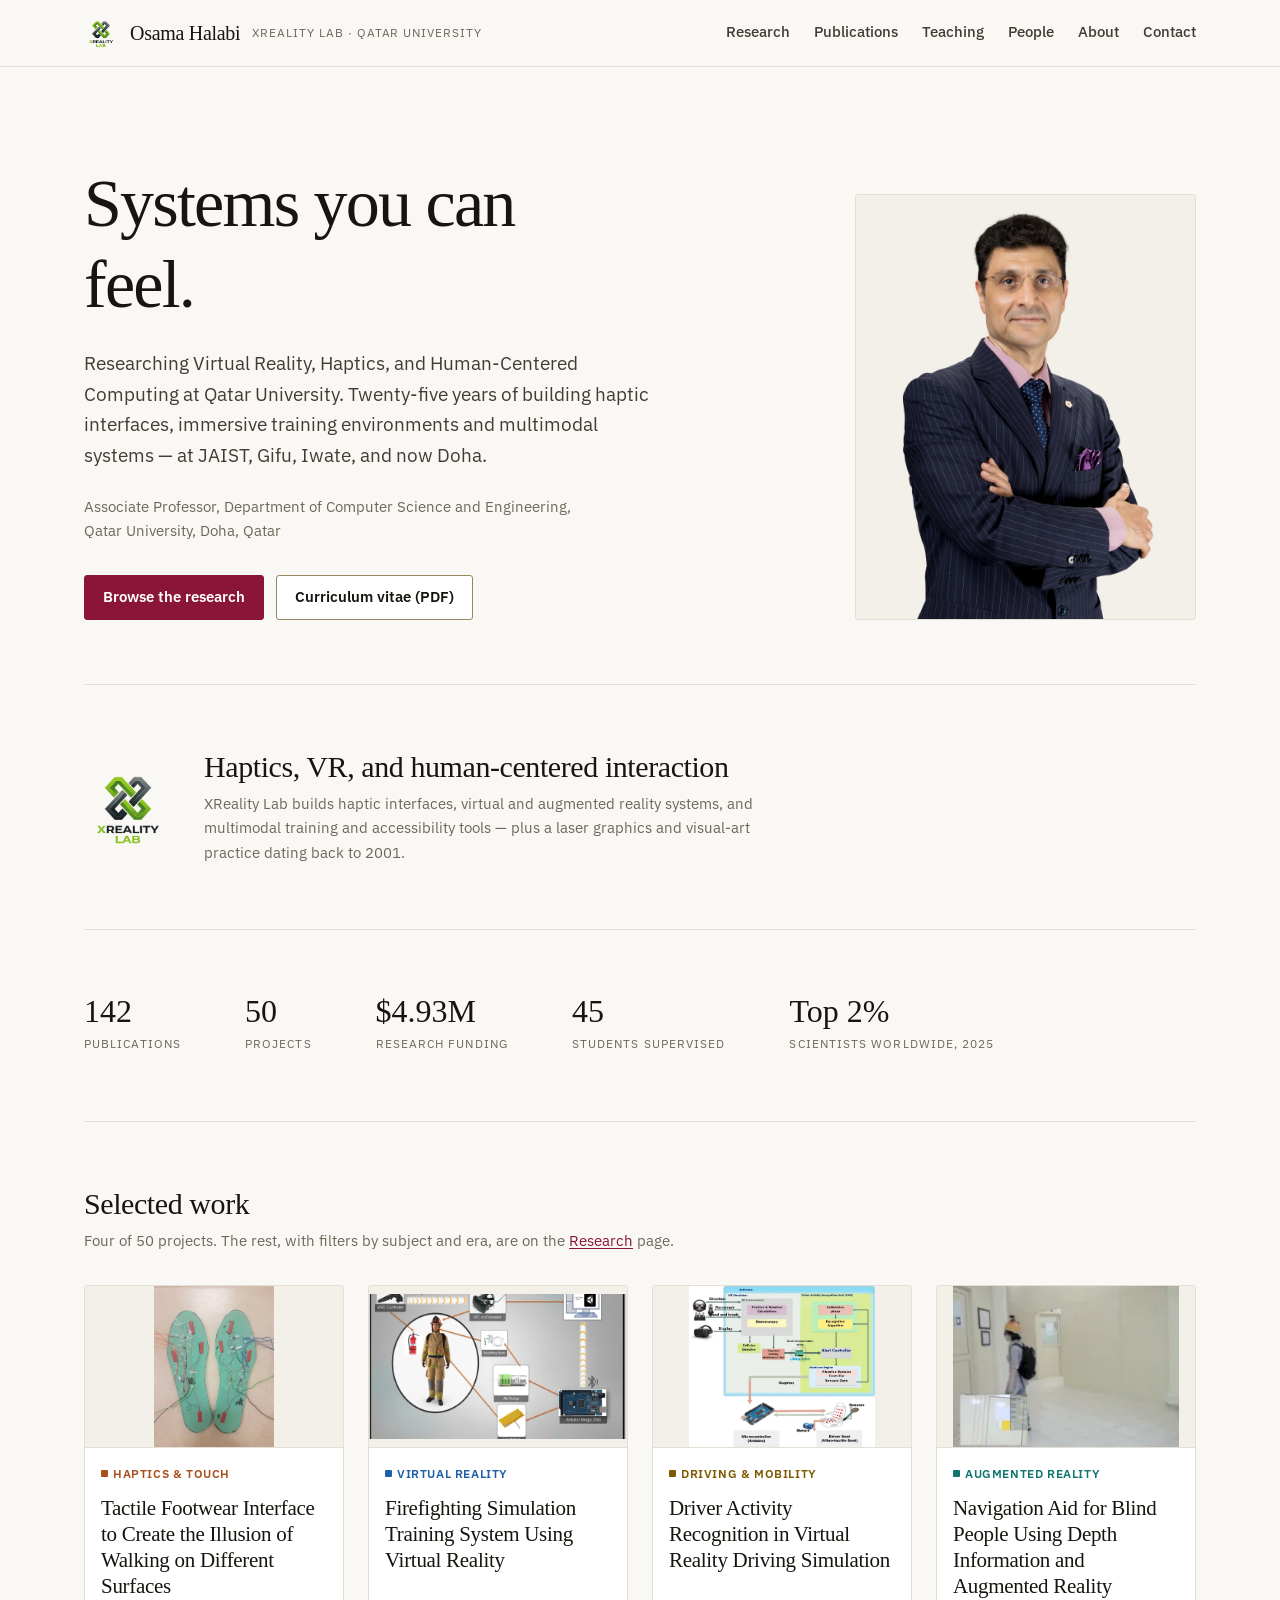
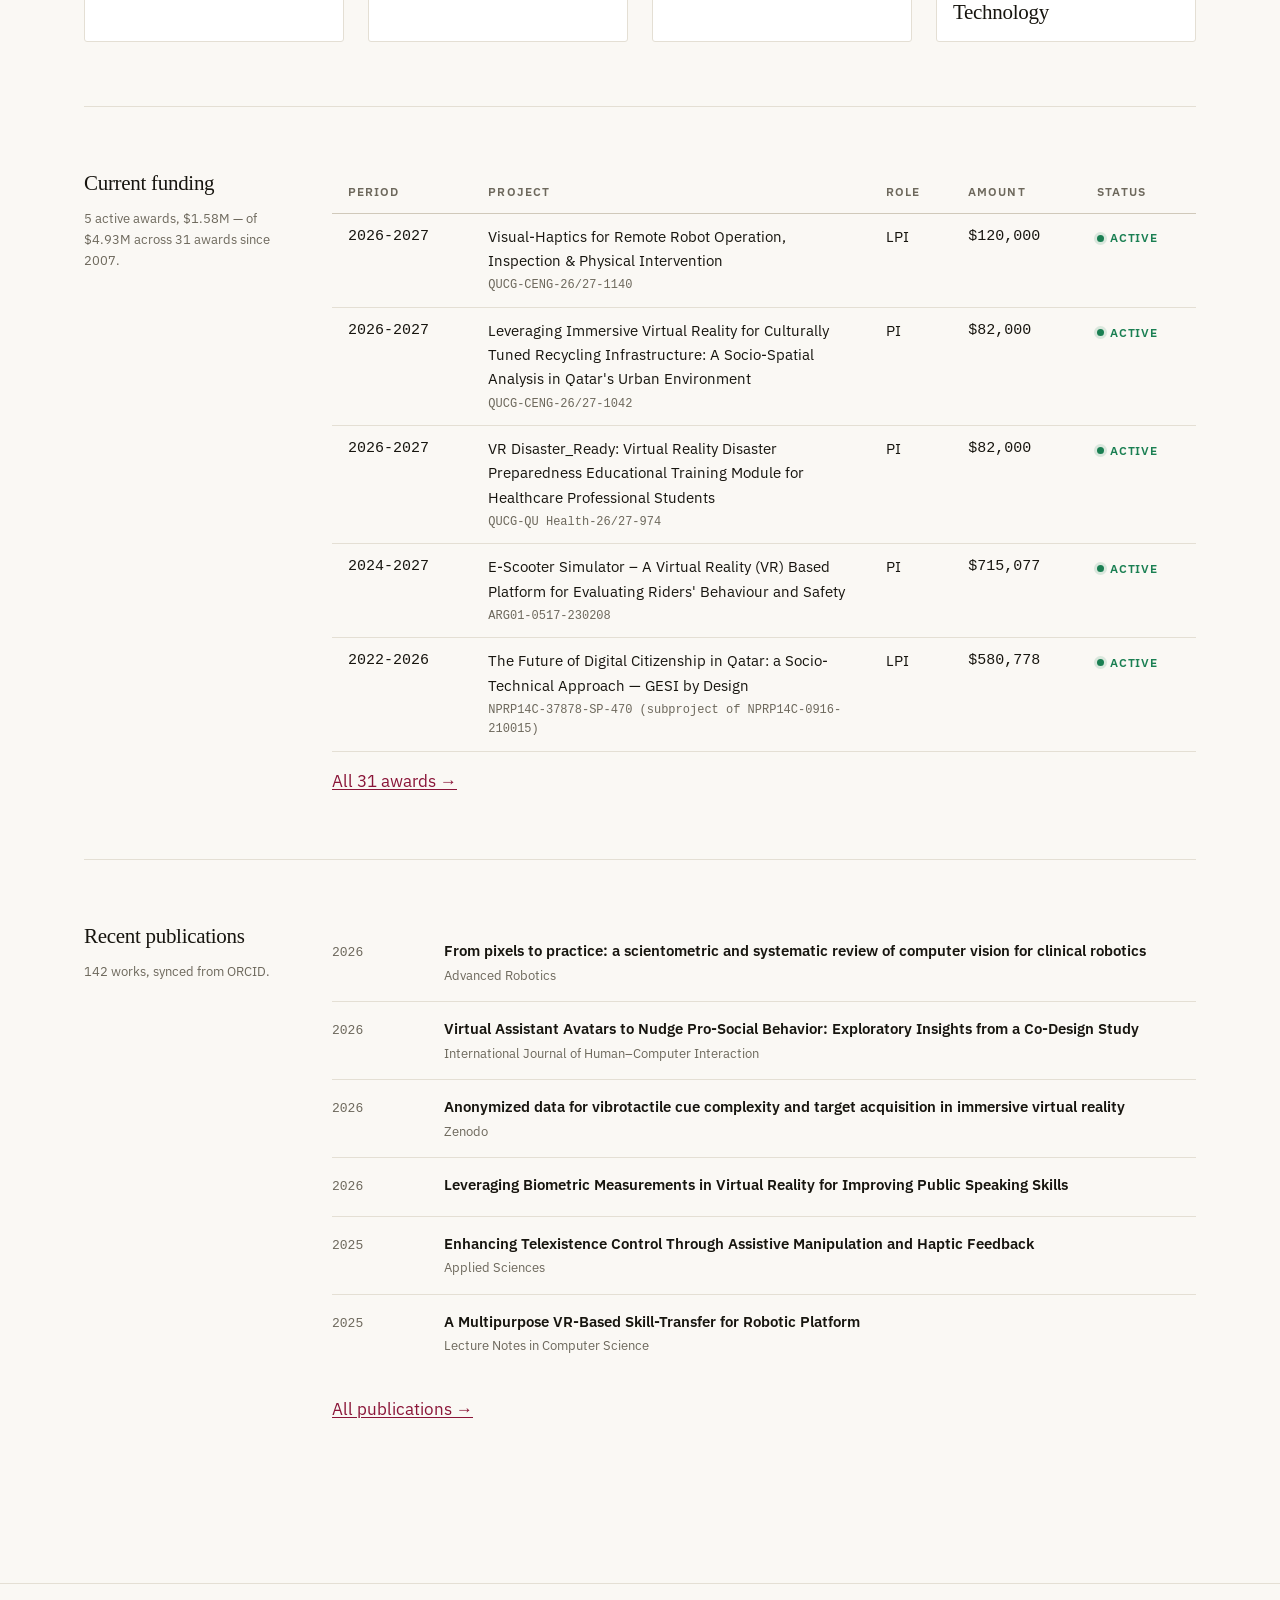
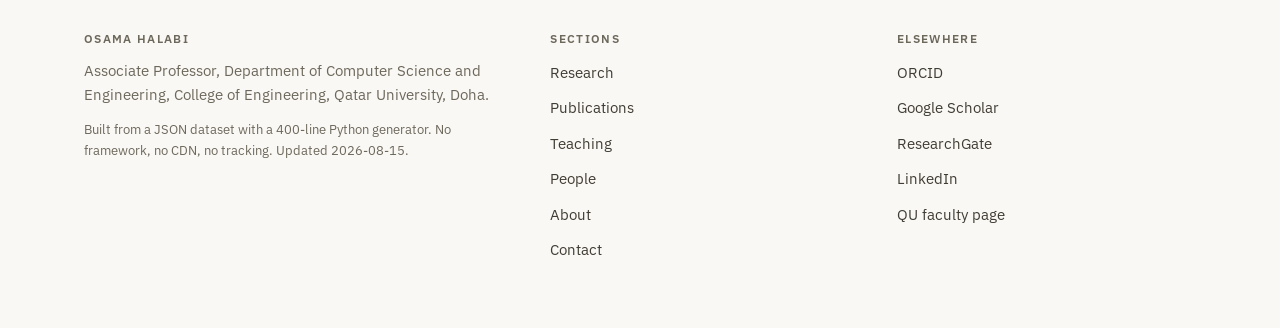
==== index.html @ 7fffd7fd "Initial commit: osamahalabi.com v2 Static site generator (scripts/build.py, stdlib only) reads Data/" ====
<!DOCTYPE html>
<html lang="en">
<head>
<meta charset="utf-8">
<meta name="viewport" content="width=device-width, initial-scale=1">
<title>Osama Halabi — Virtual Reality, Haptics &amp; Human-Computer Interaction</title>
<meta name="description" content="Osama Halabi is an Associate Professor at Qatar University working on virtual reality, haptics and multimodal interaction. XReality Lab.">
<link rel="canonical" href="https://osamahalabi.com/index.html">
<meta property="og:type" content="website">
<meta property="og:title" content="Osama Halabi — Virtual Reality, Haptics &amp; Human-Computer Interaction">
<meta property="og:description" content="Osama Halabi is an Associate Professor at Qatar University working on virtual reality, haptics and multimodal interaction. XReality Lab.">
<meta property="og:url" content="https://osamahalabi.com/index.html">
<meta property="og:image" content="https://osamahalabi.com/assets/img/headshot/osama-headshot-wide.jpg">
<meta name="twitter:card" content="summary_large_image">
<link rel="icon" href="assets/img/favicon.png">
<link rel="stylesheet" href="assets/css/style.css">
<style>
/* Detail sections are only hidden once research.js confirms the drawer works.
   Without JS they stay visible and every project is fully readable. */
.js-drawer #project-details{display:none}
</style>
  <script src="assets/js/site.js" defer></script>
</head>
<body>
<a class="skip-link" href="#main">Skip to content</a>
<header class="masthead">
  <div class="masthead-inner">
    <a class="wordmark" href="index.html">
      <img class="wordmark-logo" src="Logo/xreality-logo-clean-512.png" alt="">
      <b>Osama Halabi</b><span>XReality Lab &middot; Qatar University</span>
    </a>
    <button class="nav-toggle" aria-expanded="false" aria-controls="primary-nav">Menu</button>
    <ul class="nav" id="primary-nav"><li><a href="research.html">Research</a></li><li><a href="publications.html">Publications</a></li><li><a href="teaching.html">Teaching</a></li><li><a href="people.html">People</a></li><li><a href="about.html">About</a></li><li><a href="contact.html">Contact</a></li></ul>
  </div>
</header>
<main id="main">
<div class="wrap">
  <section class="hero">
    <div>
      <h1>Systems you can feel.</h1>
      <p class="standfirst">Researching Virtual Reality, Haptics, and Human-Centered Computing at Qatar University. Twenty-five years of building
      haptic interfaces, immersive training environments and multimodal systems —
      at JAIST, Gifu, Iwate, and now Doha.</p>
      <p class="affil">Associate Professor, Department of Computer Science and Engineering,<br>
      Qatar University, Doha, Qatar</p>
      <div class="actions">
        <a class="btn btn-primary" href="research.html">Browse the research</a>
        <a class="btn" href="Data/cv_Osama_Halabi.pdf">Curriculum vitae (PDF)</a>
      </div>
    </div>
    <img class="hero-portrait" src="assets/img/headshot/osama-headshot-square.jpg"
         alt="Osama Halabi">
  </section>

  <section class="band mission-band">
    <a class="lab-mark-link" href="research.html" aria-label="XReality Lab — go to Research">
      <img class="lab-mark" src="Logo/xreality-logo-clean-512.png" alt="" aria-hidden="true">
    </a>
    <div class="mission-band-text">
      <h2 class="section-title">Haptics, VR, and human-centered interaction</h2>
      <p class="section-note">XReality Lab builds haptic interfaces, virtual and augmented
        reality systems, and multimodal training and accessibility tools — plus a laser
        graphics and visual-art practice dating back to 2001.</p>
    </div>
  </section>

  <section class="band">
    <div class="figures">
      <div class="figure"><b>142</b><span>Publications</span></div>
      <div class="figure"><b>50</b><span>Projects</span></div>
      <div class="figure"><b>$4.93M</b><span>Research funding</span></div>
      <div class="figure"><b>45</b><span>Students supervised</span></div>
      <div class="figure"><b>Top 2%</b><span>Scientists worldwide, 2025</span></div>
    </div>
  </section>

  <section class="band">
    <h2 class="section-title">Selected work</h2>
    <p class="section-note">Four of 50 projects. The rest, with filters by
      subject and era, are on the <a href="research.html">Research</a> page.</p>
    <div class="project-grid featured">
      <article class="pcard" data-theme="haptics">
        <div class="pcard-media">
          <img src="assets/img/projects/tactile-footwear-interface-to-create-the-illusion-of-walking-1.webp" alt="" loading="lazy">
        </div>
        <div class="pcard-body">
          <span class="tag">Haptics &amp; Touch</span>
          <h3><a href="research.html#tactile-footwear-interface-to-create-the-illusion-of-walking-on-different-surfaces">Tactile Footwear Interface to Create the Illusion of Walking on Different Surfaces</a></h3>
        </div>
      </article>
      <article class="pcard" data-theme="vr">
        <div class="pcard-media">
          <img src="assets/img/projects/firefighting-simulation-training-system-using-virtual-realit-1.webp" alt="" loading="lazy">
        </div>
        <div class="pcard-body">
          <span class="tag">Virtual Reality</span>
          <h3><a href="research.html#firefighting-simulation-training-system-using-virtual-reality">Firefighting Simulation Training System Using Virtual Reality</a></h3>
        </div>
      </article>
      <article class="pcard" data-theme="mobility">
        <div class="pcard-media">
          <img src="assets/img/projects/driver-activity-recognition-in-virtual-reality-driving-simul-1.webp" alt="" loading="lazy">
        </div>
        <div class="pcard-body">
          <span class="tag">Driving &amp; Mobility</span>
          <h3><a href="research.html#driver-activity-recognition-in-virtual-reality-driving-simulation">Driver Activity Recognition in Virtual Reality Driving Simulation</a></h3>
        </div>
      </article>
      <article class="pcard" data-theme="ar">
        <div class="pcard-media">
          <img src="assets/img/projects/navigation-aid-for-blind-people-using-depth-information-and--1.webp" alt="" loading="lazy">
        </div>
        <div class="pcard-body">
          <span class="tag">Augmented Reality</span>
          <h3><a href="research.html#navigation-aid-for-blind-people-using-depth-information-and-augmented-reality-technology">Navigation Aid for Blind People Using Depth Information and Augmented Reality Technology</a></h3>
        </div>
      </article></div>
  </section>

  <section class="band">
    <div class="railed">
      <div class="rail">
        <h2>Current funding</h2>
        <p>5 active awards,
           $1.58M — of $4.93M across 31 awards since 2007.</p>
      </div>
      <div>
        <div class="table-scroll">
          <table class="data">
            <thead><tr><th>Period</th><th>Project</th><th>Role</th><th>Amount</th><th>Status</th></tr></thead>
            <tbody>
            <tr>
              <td class="num">2026-2027</td>
              <td class="col-title">Visual-Haptics for Remote Robot Operation, Inspection &amp; Physical Intervention<span class="code-sub">QUCG-CENG-26/27-1140</span></td>
              <td>LPI</td>
              <td class="num">$120,000</td>
              <td><span class="state on">Active</span></td>
            </tr><tr>
              <td class="num">2026-2027</td>
              <td class="col-title">Leveraging Immersive Virtual Reality for Culturally Tuned Recycling Infrastructure: A Socio-Spatial Analysis in Qatar&#x27;s Urban Environment<span class="code-sub">QUCG-CENG-26/27-1042</span></td>
              <td>PI</td>
              <td class="num">$82,000</td>
              <td><span class="state on">Active</span></td>
            </tr><tr>
              <td class="num">2026-2027</td>
              <td class="col-title">VR Disaster_Ready: Virtual Reality Disaster Preparedness Educational Training Module for Healthcare Professional Students<span class="code-sub">QUCG-QU Health-26/27-974</span></td>
              <td>PI</td>
              <td class="num">$82,000</td>
              <td><span class="state on">Active</span></td>
            </tr><tr>
              <td class="num">2024-2027</td>
              <td class="col-title">E-Scooter Simulator – A Virtual Reality (VR) Based Platform for Evaluating Riders&#x27; Behaviour and Safety<span class="code-sub">ARG01-0517-230208</span></td>
              <td>PI</td>
              <td class="num">$715,077</td>
              <td><span class="state on">Active</span></td>
            </tr><tr>
              <td class="num">2022-2026</td>
              <td class="col-title">The Future of Digital Citizenship in Qatar: a Socio-Technical Approach — GESI by Design<span class="code-sub">NPRP14C-37878-SP-470 (subproject of NPRP14C-0916-210015)</span></td>
              <td>LPI</td>
              <td class="num">$580,778</td>
              <td><span class="state on">Active</span></td>
            </tr>
            </tbody>
          </table>
        </div>
        <p style="margin-top:var(--s4)"><a href="research.html#funding">All 31 awards &rarr;</a></p>
      </div>
    </div>
  </section>

  <section class="band">
    <div class="railed">
      <div class="rail">
        <h2>Recent publications</h2>
        <p>142 works, synced from ORCID.</p>
      </div>
      <div>
        <ul class="entries">
      <li class="entry">
        <div class="k">2026</div>
        <div class="t"><b>From pixels to practice: a scientometric and systematic review of computer vision for clinical robotics</b>
          <span class="m">Advanced Robotics</span></div>
      </li>
      <li class="entry">
        <div class="k">2026</div>
        <div class="t"><b>Virtual Assistant Avatars to Nudge Pro-Social Behavior: Exploratory Insights from a Co-Design Study</b>
          <span class="m">International Journal of Human–Computer Interaction</span></div>
      </li>
      <li class="entry">
        <div class="k">2026</div>
        <div class="t"><b>Anonymized data for vibrotactile cue complexity and target acquisition in immersive virtual reality</b>
          <span class="m">Zenodo</span></div>
      </li>
      <li class="entry">
        <div class="k">2026</div>
        <div class="t"><b>Leveraging Biometric Measurements in Virtual Reality for Improving Public Speaking Skills</b>
          <span class="m"></span></div>
      </li>
      <li class="entry">
        <div class="k">2025</div>
        <div class="t"><b>Enhancing Telexistence Control Through Assistive Manipulation and Haptic Feedback</b>
          <span class="m">Applied Sciences</span></div>
      </li>
      <li class="entry">
        <div class="k">2025</div>
        <div class="t"><b>A Multipurpose VR-Based Skill-Transfer for Robotic Platform</b>
          <span class="m">Lecture Notes in Computer Science</span></div>
      </li></ul>
        <p style="margin-top:var(--s5)"><a href="publications.html">All publications &rarr;</a></p>
      </div>
    </div>
  </section>
</div></main>
<footer class="site-footer">
  <div class="footer-inner">
    <div>
      <h3>Osama Halabi</h3>
      <p style="color:var(--muted);font-size:var(--t-base)">
        Associate Professor, Department of Computer Science and Engineering,
        College of Engineering, Qatar University, Doha.
      </p>
      <p class="colophon">Built from a JSON dataset with a 400-line Python generator.
      No framework, no CDN, no tracking. Updated 2026-08-15.</p>
    </div>
    <div>
      <h3>Sections</h3>
      <ul><li><a href="research.html">Research</a></li><li><a href="publications.html">Publications</a></li><li><a href="teaching.html">Teaching</a></li><li><a href="people.html">People</a></li><li><a href="about.html">About</a></li><li><a href="contact.html">Contact</a></li></ul>
    </div>
    <div>
      <h3>Elsewhere</h3>
      <ul>
        <li><a href="https://orcid.org/0000-0002-2052-0500">ORCID</a></li>
        <li><a href="https://scholar.google.com/citations?user=jYUTRTcAAAAJ&amp;hl=en">Google Scholar</a></li>
        <li><a href="https://www.researchgate.net/profile/Osama-Halabi">ResearchGate</a></li>
        <li><a href="https://www.linkedin.com/in/osamahalabi/">LinkedIn</a></li>
        <li><a href="http://qufaculty.qu.edu.qa/ohalabi/">QU faculty page</a></li>
      </ul>
    </div>
  </div>
</footer>
</body>
</html>
---- assets/css/style.css ----
/* ==========================================================================
   osamahalabi.com — design system  (v2, "paper & ink")
   --------------------------------------------------------------------------
   Light editorial direction. Everything below is tokens + a small set of
   components. Add a component here rather than writing one-off CSS in
   scripts/build.py.

   Why light, not the previous navy: 54 of the site's images are screenshots,
   plots and system diagrams captured on white backgrounds. On navy they sit
   in dark boxes and read as muddy holes in the page; on paper they read as
   figures. The imagery is the strongest asset here, so the page defers to it.
   ========================================================================== */

/* ---------- self-hosted body face (carried over from v1) ---------- */
@font-face{font-family:"IBM Plex Sans";font-style:normal;font-weight:400;font-display:swap;
  src:url("../fonts/ibm-plex-sans-400.woff2") format("woff2")}
@font-face{font-family:"IBM Plex Sans";font-style:normal;font-weight:500;font-display:swap;
  font-weight:500;src:url("../fonts/ibm-plex-sans-500.woff2") format("woff2")}
@font-face{font-family:"IBM Plex Sans";font-style:normal;font-weight:600;font-display:swap;
  src:url("../fonts/ibm-plex-sans-600.woff2") format("woff2")}
@font-face{font-family:"IBM Plex Sans";font-style:normal;font-weight:700;font-display:swap;
  src:url("../fonts/ibm-plex-sans-700.woff2") format("woff2")}

:root{
  /* ---- surface & ink ---- */
  --paper:      #faf8f4;   /* page */
  --paper-card: #ffffff;   /* raised surfaces */
  --paper-sunk: #f3f0ea;   /* inset / table stripe / image letterbox */
  --ink:        #17150f;
  --ink-2:      #403d34;
  --muted:      #6d685c;
  --rule:       #e4dfd4;
  --rule-2:     #d0c9ba;
  /* darker than --rule-2 on purpose: buttons/chips/search inputs have almost
     no fill contrast against the page (paper-card is only 1.06:1 off paper),
     so their border is the only thing marking the boundary -- WCAG 1.4.11
     needs 3:1 for that. --rule-2 stays for decorative hairlines/hover states
     where a fill, icon or adjacent text already carries the boundary. */
  --rule-3:     #968763;

  /* ---- accent: Qatar University maroon. Identity only —
         nav state, eyebrows, links, primary action. Never decoration. ---- */
  --accent:      #8a1538;
  --accent-deep: #6d0f2c;
  --accent-soft: #f7ebef;

  --ok: #1a7f52;   /* "active"/"ongoing" state dot */

  /* ---- project theme hues. Redundant with the text label on every badge,
         so colour is never the only channel carrying meaning. ---- */
  --t-haptics:  #a8501e;
  --t-vr:       #1f5fa8;
  --t-ar:       #0f766e;
  --t-health:   #6b3fa0;
  --t-mobility: #7c5a00;
  --t-laser:    #be185d;
  --t-sensing:  #3f6212;

  /* ---- type ---- */
  --sans: "IBM Plex Sans", -apple-system, BlinkMacSystemFont, "Segoe UI", Roboto, Helvetica, Arial, sans-serif;
  /* No webfont for display: Palatino Linotype ships on Windows, Iowan Old
     Style on macOS, Georgia everywhere. Zero bytes, zero CDN, and none of
     them are the default-AI-pick faces PLAN.md warns about. */
  --serif: "Iowan Old Style", "Palatino Linotype", Palatino, "Book Antiqua", Georgia, "Times New Roman", serif;
  --mono: ui-monospace, "SFMono-Regular", "SF Mono", "Cascadia Mono", Menlo, Consolas, monospace;

  --t-xs: .75rem;  --t-sm: .8125rem; --t-base: .9375rem;
  --t-md: 1.0625rem; --t-lg: 1.1875rem;
  --t-h3: 1.3125rem;
  --t-h2: clamp(1.5rem, 2.4vw, 1.875rem);
  --t-h1: clamp(2.125rem, 5vw, 3.25rem);
  --t-hero: clamp(2.5rem, 6.2vw, 4.25rem);

  /* ---- space ---- */
  --s1:4px; --s2:8px; --s3:12px; --s4:16px; --s5:24px;
  --s6:32px; --s7:48px; --s8:64px; --s9:96px; --s10:128px;

  --wide: 1160px;     /* grids, tables */
  --prose: 66ch;      /* running text */
  --radius: 3px;      /* deliberately near-square: rounded-card grids are a
                         generated-UI tell (PLAN.md §1) */
  --ease: cubic-bezier(.22,.61,.36,1);
  --shadow: 0 1px 2px rgba(23,21,15,.04), 0 6px 20px -8px rgba(23,21,15,.10);
  --shadow-lg: 0 24px 64px -16px rgba(23,21,15,.28);
}

*,*::before,*::after{box-sizing:border-box}
/* Components below set display:flex/grid, which outranks the user-agent
   [hidden]{display:none} rule — so filtered-out cards and rows would stay on
   screen while the result count said otherwise. Restate it with weight. */
[hidden]{display:none !important}
html{-webkit-text-size-adjust:100%; scroll-behavior:smooth}
body{
  margin:0; background:var(--paper); color:var(--ink);
  font-family:var(--sans); font-size:var(--t-md); line-height:1.62;
  -webkit-font-smoothing:antialiased; text-rendering:optimizeLegibility;
}
body.is-locked{overflow:hidden}
img{max-width:100%; display:block}
a{color:var(--accent); text-decoration-thickness:1px; text-underline-offset:2px}
a:hover{color:var(--accent-deep)}
button{font:inherit; color:inherit}
h1,h2,h3,h4{margin:0; font-weight:400; letter-spacing:-.014em; line-height:1.18}
p{margin:0}
:focus-visible{outline:2px solid var(--accent); outline-offset:3px; border-radius:2px}

.wrap{max-width:var(--wide); margin:0 auto; padding:0 var(--s5)}
.prose{max-width:var(--prose)}
.skip-link{position:absolute; left:-9999px; background:var(--accent); color:#fff;
  padding:var(--s2) var(--s4); z-index:200; font-weight:600}
.skip-link:focus{left:var(--s3); top:var(--s3)}

/* ==========================================================================
   MASTHEAD
   ========================================================================== */
.masthead{
  position:sticky; top:0; z-index:40;
  background:rgba(250,248,244,.88);
  backdrop-filter:saturate(180%) blur(12px);
  -webkit-backdrop-filter:saturate(180%) blur(12px);
  border-bottom:1px solid var(--rule);
}
.masthead-inner{
  max-width:var(--wide); margin:0 auto; padding:var(--s3) var(--s5);
  display:flex; align-items:center; gap:var(--s5);
}
.wordmark{
  display:flex; align-items:center; gap:var(--s3);
  text-decoration:none; color:var(--ink); flex:none;
}
.wordmark-logo{height:34px; width:auto; flex:none}
.wordmark b{font-family:var(--serif); font-weight:400; font-size:1.25rem; letter-spacing:-.015em}
.wordmark span{font-size:var(--t-xs); color:var(--muted); letter-spacing:.08em; text-transform:uppercase}
@media (max-width:900px){ .wordmark span{display:none} }

.nav{margin-left:auto; display:flex; gap:var(--s5); list-style:none; padding:0; margin-block:0}
.nav a{
  text-decoration:none; color:var(--ink-2); font-size:var(--t-base); font-weight:500;
  padding:var(--s2) 0; border-bottom:2px solid transparent; display:block;
  transition:color .16s var(--ease), border-color .16s var(--ease);
}
.nav a:hover{color:var(--ink)}
.nav a[aria-current="page"]{color:var(--accent); border-bottom-color:var(--accent)}

/* padding sized for a ~42px tap target -- this control only ever renders on
   the touch-first mobile breakpoint below (display:block in the query),
   so the larger hit area costs nothing on desktop. */
.nav-toggle{display:none; margin-left:auto; background:none; border:1px solid var(--rule-2);
  border-radius:var(--radius); padding:13px 16px; cursor:pointer; font-size:var(--t-sm); font-weight:600}
@media (max-width:760px){
  .nav-toggle{display:block}
  .nav{
    position:absolute; left:0; right:0; top:100%; margin:0; padding:var(--s3) var(--s5) var(--s5);
    flex-direction:column; gap:0; background:var(--paper); border-bottom:1px solid var(--rule);
  }
  .nav[hidden]{display:none}
  .nav a{padding:var(--s3) 0; border-bottom:1px solid var(--rule)}
  .nav a[aria-current="page"]{border-bottom-color:var(--accent)}
}

/* ==========================================================================
   PAGE HEADER + SECTIONS
   ========================================================================== */
.page-head{padding:var(--s8) 0 var(--s6); border-bottom:1px solid var(--rule)}
.eyebrow{
  font-size:var(--t-xs); letter-spacing:.14em; text-transform:uppercase;
  color:var(--accent); font-weight:600; margin:0 0 var(--s4);
  display:flex; align-items:center; gap:var(--s3);
}
.eyebrow::after{content:""; height:1px; flex:1; background:var(--rule); max-width:120px}
h1.title{font-family:var(--serif); font-size:var(--t-h1); max-width:18ch}

/* Research page only: the eyebrow/title/lede stack keeps the normal text
   eyebrow (other pages use the same pattern), with the XReality Lab mark
   placed beside it on the right -- a distinct brand moment rather than
   standing in for the text. Flat on the paper background, no card/shadow
   -- see CLAUDE.md hard rules. */
.research-masthead{display:flex; align-items:center; justify-content:space-between; gap:var(--s7); flex-wrap:wrap}
.research-masthead-text{flex:1 1 420px; min-width:280px}
.research-masthead .lab-mark{height:140px; width:auto; flex:none}
@media (max-width:720px){
  .research-masthead{flex-direction:column-reverse; align-items:flex-start}
  .research-masthead .lab-mark{height:96px}
}
.lede{margin-top:var(--s4); font-size:var(--t-lg); color:var(--ink-2); max-width:var(--prose)}

/* "on this page" links for pages that grow long -- Research now has 50
   project cards above the funding table, which used to mean scrolling
   past all of them to reach it. */
.jump-nav{display:flex; flex-wrap:wrap; gap:var(--s5); margin-top:var(--s5); font-size:var(--t-sm)}
.jump-nav a{color:var(--muted); text-decoration:none; border-bottom:1px solid transparent; padding-bottom:1px}
.jump-nav a:hover{color:var(--ink); border-color:var(--rule-2)}
/* vertical variant: sits inside a 200px sticky .rail (see About's Service
   section), so it needs to stack rather than wrap horizontally */
.jump-nav.vertical{flex-direction:column; gap:var(--s2); margin-top:var(--s4)}
/* offset so the sticky masthead + toolbar don't cover the heading being
   jumped to (masthead ~57px + toolbar ~64px, see .toolbar top:57px) */
#project-grid, #funding, #research-interests{scroll-margin-top:132px}
#glance, #education, #positions, #awards, #service, [id^="svc-"]{scroll-margin-top:76px}

/* Home page, between the hero and the stats band -- a brand/mission
   moment. Logo and copy sit side by side (not stacked) and the band
   takes reduced vertical padding so the stats band below still clears
   the fold on a typical laptop viewport. */
.mission-band{display:flex; align-items:center; gap:var(--s6); padding:var(--s6) 0}
.mission-band .lab-mark{height:88px; width:auto; flex:none}
.lab-mark-link{flex:none; display:block; transition:opacity .15s var(--ease)}
.lab-mark-link:hover{opacity:.75}
.mission-band-text .section-title{margin-bottom:var(--s2)}
.mission-band-text .section-note{margin-bottom:0}
@media (max-width:600px){
  .mission-band{flex-direction:column; align-items:flex-start; gap:var(--s4)}
}

section.band{padding:var(--s8) 0; border-bottom:1px solid var(--rule)}
section.band:last-of-type{border-bottom:none}
h2.section-title{
  font-family:var(--serif); font-size:var(--t-h2); margin-bottom:var(--s2);
}
.section-note{color:var(--muted); font-size:var(--t-base); margin-bottom:var(--s6); max-width:var(--prose)}
h3.sub{font-size:var(--t-h3); font-family:var(--serif); margin:var(--s7) 0 var(--s4)}
h3.sub:first-child{margin-top:0}

/* two-column: sticky label rail + content. The rail is what stops long
   data pages reading as one undifferentiated scroll. */
.railed{display:grid; grid-template-columns:200px 1fr; gap:var(--s7)}
.railed > .rail{position:sticky; top:110px; align-self:start}
.rail h2{font-family:var(--serif); font-size:var(--t-h3); margin-bottom:var(--s3)}
.rail p{font-size:var(--t-sm); color:var(--muted)}
@media (max-width:860px){
  .railed{grid-template-columns:1fr; gap:var(--s5)}
  .railed > .rail{position:static}
}

/* ==========================================================================
   HOME HERO
   ========================================================================== */
.hero{display:grid; grid-template-columns:1.35fr .65fr; gap:var(--s8);
  align-items:end; padding:var(--s9) 0 var(--s8); border-bottom:1px solid var(--rule)}
.hero h1{font-family:var(--serif); font-size:var(--t-hero); letter-spacing:-.026em; max-width:14ch}
.hero .standfirst{margin-top:var(--s5); font-size:var(--t-lg); color:var(--ink-2); max-width:52ch}
.hero .affil{margin-top:var(--s5); font-size:var(--t-base); color:var(--muted)}
.hero-portrait{width:100%; aspect-ratio:4/5; object-fit:cover; border:1px solid var(--rule);
  border-radius:var(--radius); background:var(--paper-sunk)}
@media (max-width:860px){
  .hero{grid-template-columns:1fr; gap:var(--s6); padding-top:var(--s7)}
  .hero-portrait{max-width:260px; aspect-ratio:1}
}

.actions{display:flex; flex-wrap:wrap; gap:var(--s3); margin-top:var(--s6)}
.btn{
  display:inline-flex; align-items:center; gap:var(--s2); text-decoration:none;
  font-size:var(--t-base); font-weight:600; padding:9px 18px; border-radius:var(--radius);
  border:1px solid var(--rule-3); background:var(--paper-card); color:var(--ink);
  transition:background .16s var(--ease), border-color .16s var(--ease), color .16s var(--ease);
}
.btn:hover{border-color:var(--ink); color:var(--ink)}
.btn-primary{background:var(--accent); border-color:var(--accent); color:#fff}
.btn-primary:hover{background:var(--accent-deep); border-color:var(--accent-deep); color:#fff}
.btn svg{width:15px; height:15px; stroke:currentColor; fill:none; stroke-width:1.9;
  stroke-linecap:round; stroke-linejoin:round}

/* ---- figure strip / stats ---- */
.figures{display:flex; flex-wrap:wrap; gap:var(--s4) var(--s8)}
.figure b{display:block; font-family:var(--serif); font-size:2rem; font-weight:400; line-height:1.1}
.figure span{font-size:var(--t-xs); letter-spacing:.09em; text-transform:uppercase; color:var(--muted)}

/* ==========================================================================
   PROJECT GRID + CARDS
   ========================================================================== */
.toolbar{
  position:sticky; top:57px; z-index:30; background:rgba(250,248,244,.9);
  backdrop-filter:saturate(180%) blur(12px); -webkit-backdrop-filter:saturate(180%) blur(12px);
  border-bottom:1px solid var(--rule); margin-bottom:var(--s5);
}
.toolbar-inner{max-width:var(--wide); margin:0 auto; padding:var(--s3) var(--s5);
  display:flex; align-items:center; gap:var(--s4) var(--s5); flex-wrap:wrap}
.chips{display:flex; gap:6px; flex-wrap:wrap; align-items:center; padding:0; margin:0; list-style:none}
.chip{
  border:1px solid var(--rule-3); background:var(--paper-card); border-radius:999px;
  padding:5px 13px; font-size:var(--t-sm); font-weight:500; color:var(--ink-2);
  cursor:pointer; white-space:nowrap;
  transition:background .16s var(--ease), color .16s var(--ease), border-color .16s var(--ease);
}
.chip:hover{border-color:var(--ink-2)}
.chip[aria-pressed="true"]{background:var(--ink); border-color:var(--ink); color:#fff}
.chip .n{opacity:.55; margin-left:5px; font-size:var(--t-xs); font-variant-numeric:tabular-nums}
.rule-v{width:1px; height:20px; background:var(--rule-2); flex:none}
/* larger tap target on touch viewports; unchanged on desktop, where the
   dense multi-row chip toolbar (7 subject + 3 era chips) needs the compact
   size to avoid excessive wrapping under a mouse pointer. */
@media (max-width:760px){ .chip{padding:12px 15px} }

.search{position:relative; margin-left:auto; flex:0 1 220px; min-width:160px}
.search input{
  width:100%; border:1px solid var(--rule-3); background:var(--paper-card); border-radius:999px;
  padding:6px 13px 6px 32px; font-size:var(--t-sm); color:var(--ink);
}
.search input:focus{outline:none; border-color:var(--accent); box-shadow:0 0 0 3px var(--accent-soft)}
.search svg{position:absolute; left:11px; top:50%; transform:translateY(-50%);
  width:13px; height:13px; stroke:var(--muted); fill:none; stroke-width:2; pointer-events:none}
@media (max-width:640px){ .search{flex-basis:100%; margin-left:0; order:9} }

.result-line{font-size:var(--t-sm); color:var(--muted); margin-bottom:var(--s4)}

.project-grid{display:grid; gap:var(--s5); grid-template-columns:repeat(auto-fill,minmax(288px,1fr));
  padding:0 0 var(--s8)}
/* the home page's four featured cards: a fixed 4-up, so they never leave one
   orphan on a second row the way auto-fill does at some widths */
.project-grid.featured{grid-template-columns:repeat(4,1fr); padding-bottom:0}
@media (max-width:1080px){ .project-grid.featured{grid-template-columns:repeat(2,1fr)} }
@media (max-width:560px){ .project-grid.featured{grid-template-columns:1fr} }

.pcard{
  position:relative; display:flex; flex-direction:column; background:var(--paper-card);
  border:1px solid var(--rule); border-radius:var(--radius); overflow:hidden;
  transition:transform .2s var(--ease), box-shadow .2s var(--ease), border-color .2s var(--ease);
}
.pcard:hover{transform:translateY(-3px); box-shadow:var(--shadow); border-color:var(--rule-2)}
.pcard:focus-within{outline:2px solid var(--accent); outline-offset:2px}
.pcard-media{aspect-ratio:16/10; background:var(--paper-sunk); overflow:hidden; border-bottom:1px solid var(--rule)}
/* contain, not cover: these are diagrams and plots — cropping them destroys
   the content. The letterbox is the sunk paper tone, so it reads as a plate. */
.pcard-media img{width:100%; height:100%; object-fit:contain; transition:transform .45s var(--ease)}
.pcard:hover .pcard-media img{transform:scale(1.03)}
.pcard-media.empty{display:grid; place-items:center}
.pcard-media.empty svg{width:44px; height:44px; stroke:var(--rule-2); fill:none; stroke-width:1.2}

.pcard-body{padding:var(--s4); display:flex; flex-direction:column; flex:1; gap:var(--s3)}
.pcard h3{font-family:var(--serif); font-size:var(--t-h3); line-height:1.24}
.pcard h3 a{color:inherit; text-decoration:none}
.pcard h3 a::after{content:""; position:absolute; inset:0; z-index:1}
.pcard p{font-size:var(--t-base); color:var(--muted); line-height:1.5;
  display:-webkit-box; -webkit-line-clamp:3; -webkit-box-orient:vertical; overflow:hidden}
.pcard-foot{margin-top:auto; padding-top:var(--s3); border-top:1px solid var(--rule);
  display:flex; align-items:center; gap:var(--s3); font-size:var(--t-xs); color:var(--muted)}
.pcard-foot .count{margin-left:auto; font-variant-numeric:tabular-nums}

.tag{
  font-size:var(--t-xs); font-weight:600; letter-spacing:.05em; text-transform:uppercase;
  color:var(--th, var(--muted)); display:inline-flex; align-items:center; gap:5px;
}
.tag::before{content:""; width:7px; height:7px; border-radius:1px; background:currentColor; flex:none}

[data-theme="haptics"] { --th:var(--t-haptics) }
[data-theme="vr"]      { --th:var(--t-vr) }
[data-theme="ar"]      { --th:var(--t-ar) }
[data-theme="health"]  { --th:var(--t-health) }
[data-theme="mobility"]{ --th:var(--t-mobility) }
[data-theme="laser"]   { --th:var(--t-laser) }
[data-theme="sensing"] { --th:var(--t-sensing) }

.empty-state{grid-column:1/-1; text-align:center; padding:var(--s9) var(--s5); color:var(--muted)}
.empty-state b{display:block; font-family:var(--serif); font-size:1.3rem; color:var(--ink); font-weight:400; margin-bottom:var(--s2)}

/* ==========================================================================
   PROJECT DRAWER
   ========================================================================== */
.scrim{position:fixed; inset:0; z-index:50; background:rgba(23,21,15,.4);
  opacity:0; pointer-events:none; transition:opacity .28s var(--ease)}
.scrim.open{opacity:1; pointer-events:auto}
.drawer{
  position:fixed; top:0; right:0; bottom:0; z-index:60; width:min(660px,100%);
  background:var(--paper-card); box-shadow:var(--shadow-lg);
  transform:translateX(101%); transition:transform .38s var(--ease);
  display:flex; flex-direction:column; overscroll-behavior:contain;
}
.drawer.open{transform:none}
.drawer-bar{display:flex; align-items:center; gap:var(--s3); flex:none;
  padding:var(--s3) var(--s5); border-bottom:1px solid var(--rule)}
.iconbtn{width:32px; height:32px; flex:none; display:grid; place-items:center; cursor:pointer;
  border:1px solid var(--rule); background:var(--paper-card); border-radius:var(--radius)}
.iconbtn:hover{background:var(--paper-sunk); border-color:var(--rule-2)}
.iconbtn svg{width:14px; height:14px; stroke:var(--ink-2); fill:none; stroke-width:2; stroke-linecap:round}
.iconbtn.copied{background:var(--accent-soft); border-color:var(--accent)}
.drawer-bar .iconbtn:first-of-type{margin-left:auto}
.drawer-scroll{overflow-y:auto; flex:1}
.drawer-body{padding:var(--s6) var(--s7) var(--s9)}
.drawer-body h2{font-family:var(--serif); font-size:1.75rem; margin-bottom:var(--s4)}
@media (max-width:640px){ .drawer-body{padding:var(--s5) var(--s5) var(--s8)} }

.meta-grid{display:grid; grid-template-columns:repeat(auto-fit,minmax(130px,1fr));
  gap:1px; background:var(--rule); border:1px solid var(--rule);
  border-radius:var(--radius); overflow:hidden; margin:var(--s5) 0}
.meta-grid > div{background:var(--paper-card); padding:10px 13px}
.meta-grid dt{font-size:var(--t-xs); letter-spacing:.08em; text-transform:uppercase; color:var(--muted)}
.meta-grid dd{margin:2px 0 0; font-size:var(--t-base); font-weight:600}

.drawer-body h4{font-size:var(--t-xs); letter-spacing:.12em; text-transform:uppercase;
  color:var(--accent); font-weight:600; margin:var(--s7) 0 var(--s4);
  padding-bottom:var(--s2); border-bottom:1px solid var(--rule)}
.drawer-body .body-copy p{margin-bottom:var(--s4); color:var(--ink-2)}
.drawer-body .body-copy p:last-child{margin-bottom:0}

.plates{display:grid; gap:var(--s4); grid-template-columns:repeat(auto-fit,minmax(200px,1fr))}
.plate{border:1px solid var(--rule); border-radius:var(--radius); background:var(--paper-sunk);
  padding:var(--s2); margin:0}
.plate img{width:100%; height:auto; border-radius:2px; background:#fff}
.plate figcaption{font-size:var(--t-xs); color:var(--muted); padding:6px 4px 2px; font-variant-numeric:tabular-nums}

.pager{display:flex; gap:var(--s3); border-top:1px solid var(--rule);
  padding-top:var(--s5); margin-top:var(--s7)}
.pager button{flex:1; min-width:0; text-align:left; cursor:pointer; padding:10px 13px;
  background:var(--paper-card); border:1px solid var(--rule); border-radius:var(--radius)}
.pager button:hover:not(:disabled){border-color:var(--ink); background:var(--paper-sunk)}
.pager button:disabled{opacity:.4; cursor:default}
.pager span{display:block; font-size:var(--t-xs); letter-spacing:.08em; text-transform:uppercase; color:var(--muted)}
.pager strong{display:-webkit-box; font-weight:600; font-size:var(--t-sm); line-height:1.3; margin-top:2px;
  -webkit-line-clamp:2; -webkit-box-orient:vertical; overflow:hidden}
.pager .nx{text-align:right}

/* ==========================================================================
   ENTRY LISTS  (publications, awards, service, grants, people)
   ========================================================================== */
.entries{list-style:none; margin:0; padding:0}
.entry{display:grid; grid-template-columns:5.5rem 1fr; gap:var(--s5);
  padding:var(--s4) 0; border-bottom:1px solid var(--rule)}
.entry:last-child{border-bottom:none}
.entry .k{font-family:var(--mono); font-size:var(--t-sm); color:var(--muted);
  font-variant-numeric:tabular-nums; padding-top:2px}
.entry .t{font-size:var(--t-base); line-height:1.5}
.entry .t b{font-weight:600; color:var(--ink)}
.entry .t .m{display:block; color:var(--muted); font-size:var(--t-sm); margin-top:3px}
.entry .t .m em{font-style:italic}
@media (max-width:560px){
  .entry{grid-template-columns:1fr; gap:var(--s1)}
  .entry .k{padding-top:0}
}

/* year headings inside a long list */
.year-head{display:flex; align-items:baseline; gap:var(--s4); margin:var(--s7) 0 var(--s2)}
.year-head:first-child{margin-top:0}
.year-head h2{font-family:var(--serif); font-size:1.375rem}
.year-head span{font-size:var(--t-xs); color:var(--muted); font-variant-numeric:tabular-nums}
.year-head::after{content:""; flex:1; height:1px; background:var(--rule)}

/* pill for publication type */
.ptype{display:inline-block; font-size:var(--t-xs); font-weight:600; letter-spacing:.04em;
  text-transform:uppercase; color:var(--muted); border:1px solid var(--rule-2);
  border-radius:999px; padding:1px 8px; margin-right:var(--s2); vertical-align:1px}

/* ==========================================================================
   TABLES
   ========================================================================== */
.table-scroll{overflow-x:auto; margin:0 calc(var(--s5) * -1); padding:0 var(--s5)}
table.data{width:100%; border-collapse:collapse; font-size:var(--t-base); min-width:560px}
table.data th,table.data td{text-align:left; padding:11px var(--s4); border-bottom:1px solid var(--rule);
  vertical-align:top}
table.data thead th{font-size:var(--t-xs); letter-spacing:.09em; text-transform:uppercase;
  color:var(--muted); font-weight:600; border-bottom:1px solid var(--rule-2)}
table.data tbody tr:hover{background:var(--paper-sunk)}
table.data td.num{font-family:var(--mono); font-variant-numeric:tabular-nums; white-space:nowrap}
table.data td.code{font-family:var(--mono); font-size:var(--t-sm); color:var(--muted); white-space:nowrap}
/* funding tables: the project title is the column that matters and the
   award code can be long (some run 50+ chars) -- give title priority
   width and let the code sit underneath, wrapping freely, instead of
   forcing its own nowrap column that squeezes the title into a scroll. */
table.data td.col-title{width:46%}
table.data .code-sub{display:block; margin-top:3px; font-family:var(--mono);
  font-size:var(--t-xs); color:var(--muted); white-space:normal; overflow-wrap:anywhere}
table.data caption{caption-side:bottom; text-align:left; padding-top:var(--s4);
  font-size:var(--t-sm); color:var(--muted)}

.state{display:inline-flex; align-items:center; gap:6px; font-size:var(--t-xs);
  text-transform:uppercase; letter-spacing:.06em; font-weight:600; color:var(--muted); white-space:nowrap}
.state::before{content:""; width:7px; height:7px; border-radius:50%; background:var(--rule-2)}
.state.on{color:var(--ok)}
.state.on::before{background:var(--ok); box-shadow:0 0 0 3px rgba(26,127,82,.14)}

/* ==========================================================================
   MISC
   ========================================================================== */
.cols{display:grid; gap:var(--s6); grid-template-columns:repeat(auto-fit,minmax(260px,1fr))}
.taglist{display:flex; flex-wrap:wrap; gap:var(--s2); list-style:none; padding:0; margin:0}
.taglist li{border:1px solid var(--rule-2); border-radius:999px; padding:3px 12px;
  font-size:var(--t-sm); color:var(--ink-2)}

.def{margin:0}
.def > div{padding:var(--s4) 0; border-bottom:1px solid var(--rule); display:grid;
  grid-template-columns:9rem 1fr; gap:var(--s5)}
.def > div:last-child{border-bottom:none}
.def dt{font-size:var(--t-sm); color:var(--muted)}
.def dd{margin:0}
@media (max-width:560px){ .def > div{grid-template-columns:1fr; gap:var(--s1)} }

.callout{border-left:2px solid var(--accent); padding:var(--s2) 0 var(--s2) var(--s5);
  color:var(--ink-2)}

.cardlink{display:block; text-decoration:none; color:inherit; background:var(--paper-card);
  border:1px solid var(--rule); border-radius:var(--radius); padding:var(--s5);
  transition:border-color .18s var(--ease), transform .18s var(--ease), box-shadow .18s var(--ease)}
.cardlink:hover{border-color:var(--rule-2); transform:translateY(-2px); box-shadow:var(--shadow)}
.cardlink h3{font-family:var(--serif); font-size:var(--t-h3); margin-bottom:var(--s2)}
.cardlink p{font-size:var(--t-base); color:var(--muted)}
.cardlink .go{display:inline-block; margin-top:var(--s4); font-size:var(--t-sm);
  font-weight:600; color:var(--accent)}

/* ==========================================================================
   FOOTER
   ========================================================================== */
.site-footer{border-top:1px solid var(--rule); margin-top:var(--s9); padding:var(--s7) 0 var(--s8)}
.footer-inner{max-width:var(--wide); margin:0 auto; padding:0 var(--s5);
  display:grid; grid-template-columns:1.4fr 1fr 1fr; gap:var(--s7)}
.site-footer h3{font-size:var(--t-xs); letter-spacing:.11em; text-transform:uppercase;
  color:var(--muted); font-weight:600; margin-bottom:var(--s3)}
.site-footer ul{list-style:none; padding:0; margin:0; display:grid; gap:var(--s2)}
.site-footer a{color:var(--ink-2); text-decoration:none; font-size:var(--t-base)}
.site-footer a:hover{color:var(--accent); text-decoration:underline}
.site-footer .colophon{font-size:var(--t-sm); color:var(--muted); margin-top:var(--s3)}
@media (max-width:760px){ .footer-inner{grid-template-columns:1fr; gap:var(--s5)} }

@media (prefers-reduced-motion:reduce){
  html{scroll-behavior:auto}
  *{transition-duration:.01ms !important; animation-duration:.01ms !important}
}

/* print: the CV-adjacent pages get printed by committees more often than
   anyone expects */
@media print{
  .masthead,.toolbar,.site-footer,.actions,.drawer,.scrim{display:none !important}
  body{background:#fff; font-size:10.5pt}
  .entry{break-inside:avoid}
  a{color:#000; text-decoration:none}
}
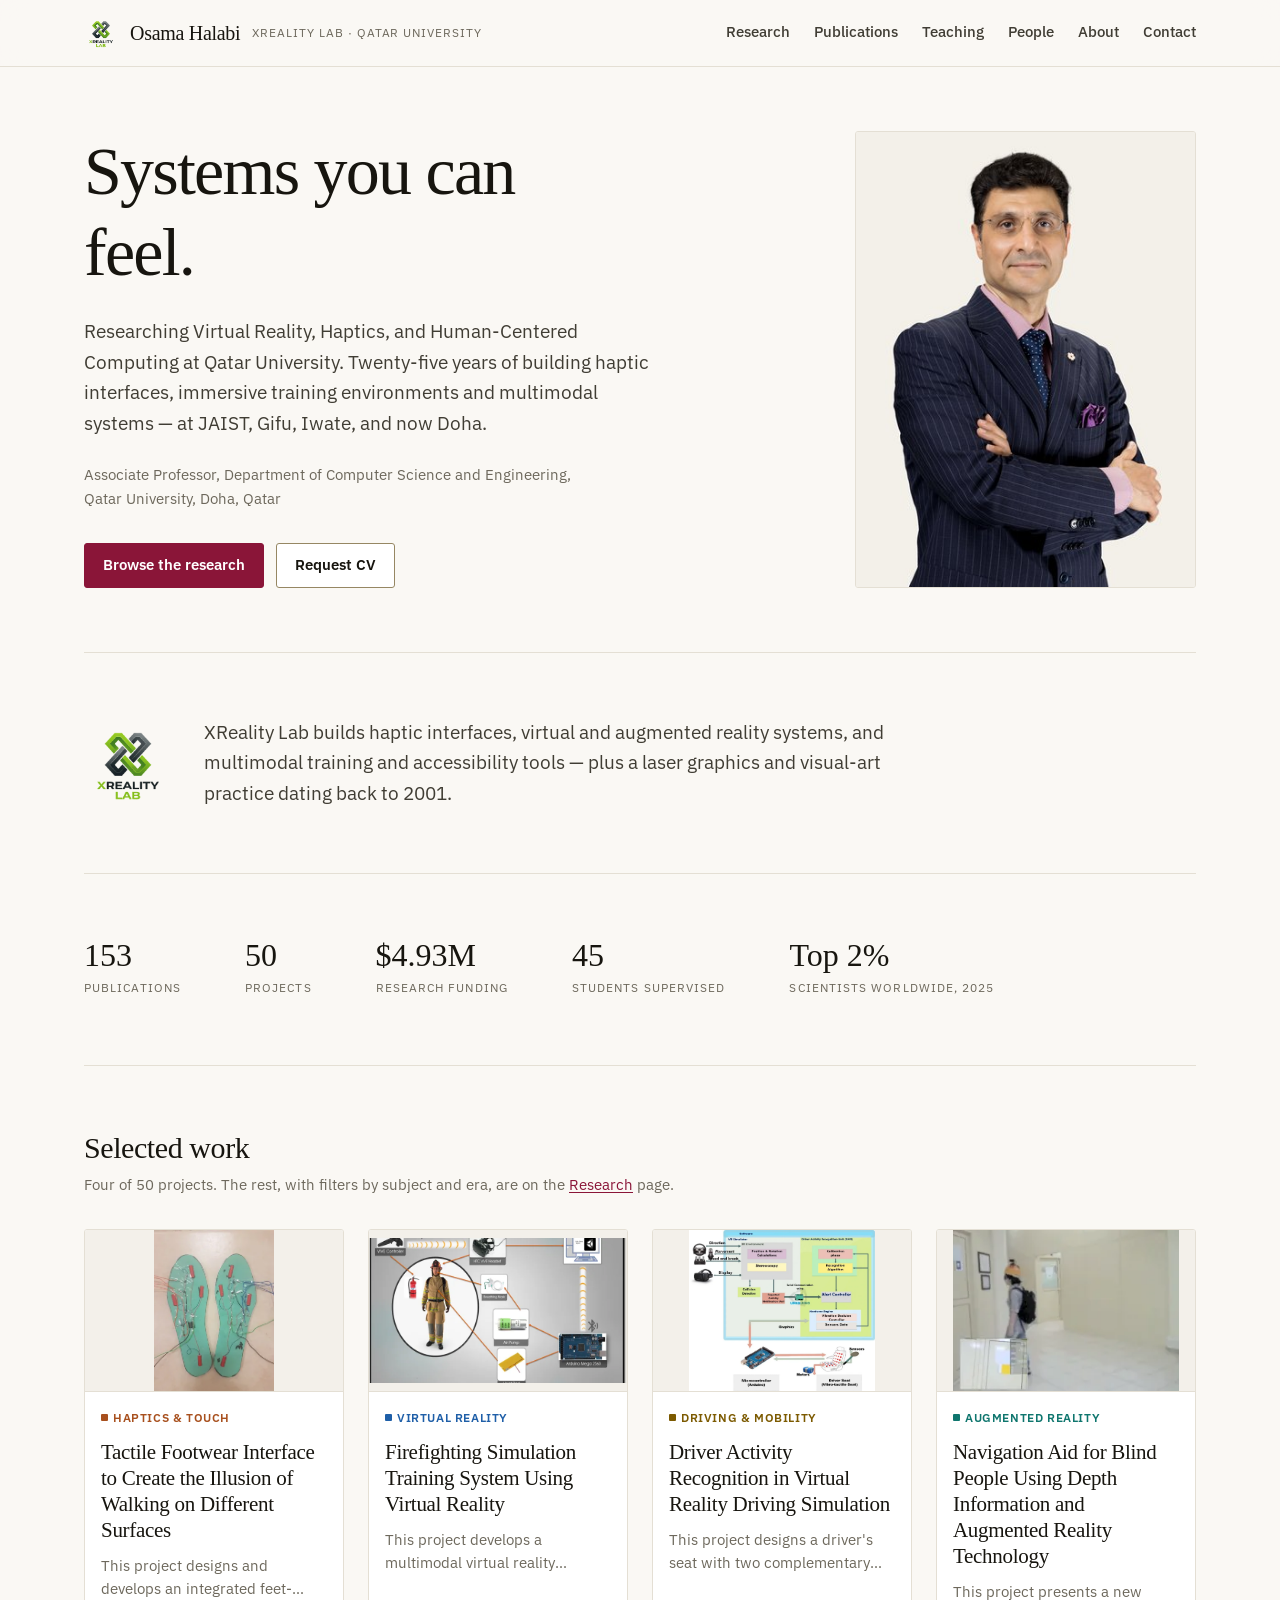
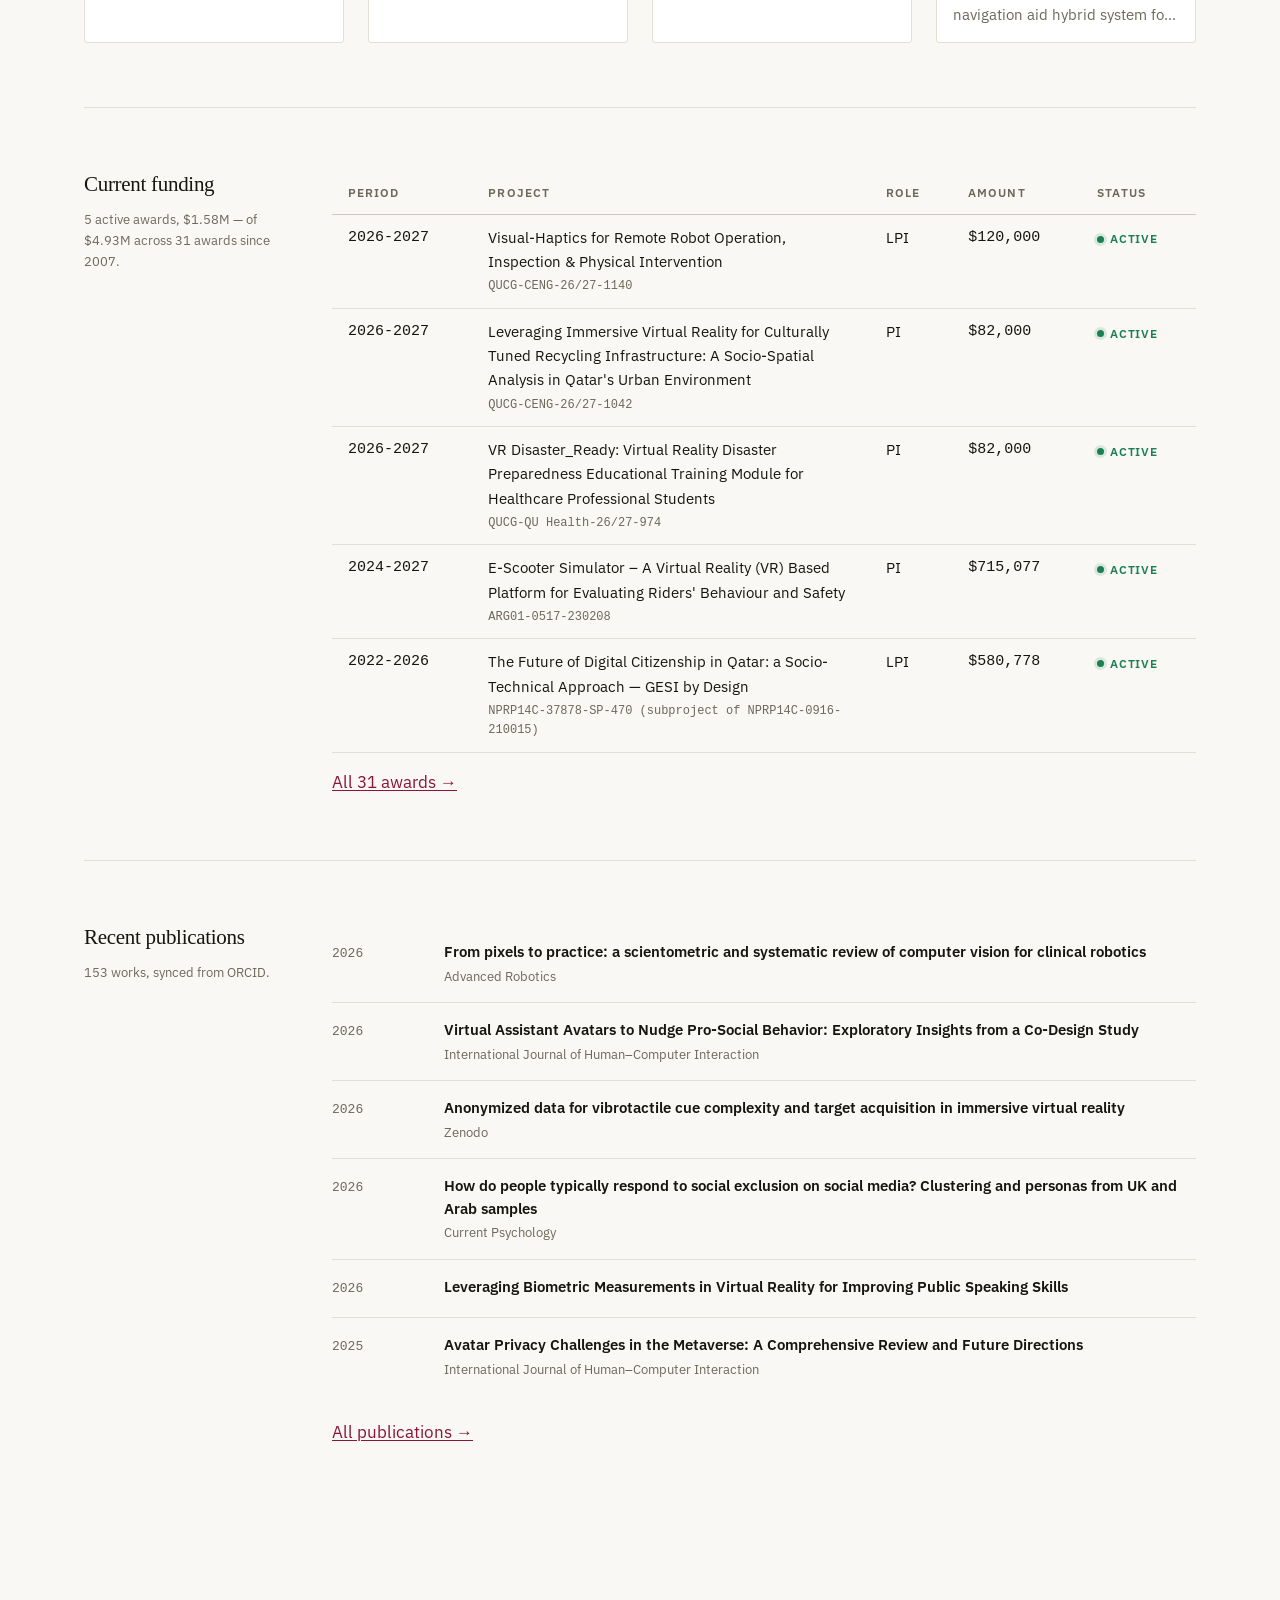
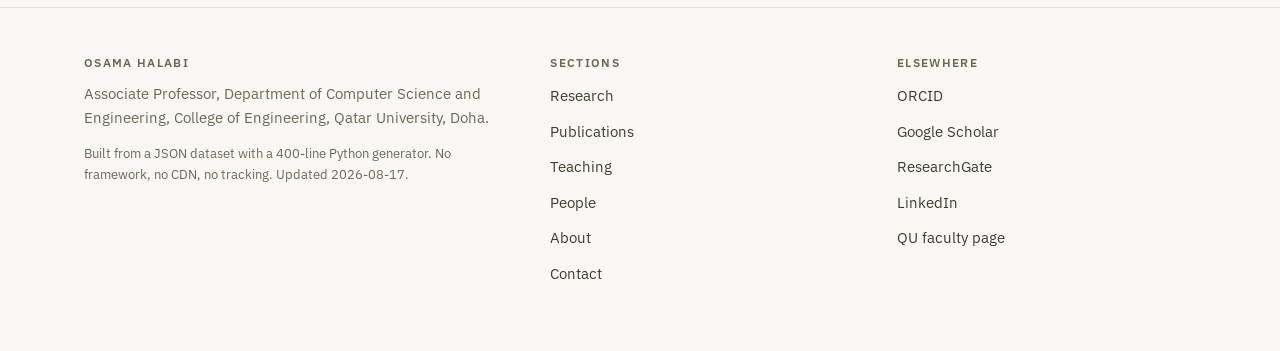
==== commit 5230636c: "Polish pass: layout fixes, structured data, citation export, publication data cleanup Layout & acces" ====
--- a/index.html
+++ b/index.html
@@ -12,7 +12,8 @@
 <meta property="og:url" content="https://osamahalabi.com/index.html">
 <meta property="og:image" content="https://osamahalabi.com/assets/img/headshot/osama-headshot-wide.jpg">
 <meta name="twitter:card" content="summary_large_image">
-<link rel="icon" href="assets/img/favicon.png">
+<link rel="icon" href="assets/img/favicon-32.png" sizes="32x32">
+<link rel="apple-touch-icon" href="assets/img/apple-touch-icon.png">
 <link rel="stylesheet" href="assets/css/style.css">
 <style>
 /* Detail sections are only hidden once research.js confirms the drawer works.
@@ -20,13 +21,14 @@
 .js-drawer #project-details{display:none}
 </style>
   <script src="assets/js/site.js" defer></script>
+<script type="application/ld+json">{"@context":"https://schema.org","@type":"Person","name":"Osama Halabi","jobTitle":"Associate Professor","description":"Academic and researcher with over 20 years of experience in Virtual Reality (VR), Human-Computer Interaction (HCI), Haptics, and Multimodal Interfaces. Currently an Associate Professor at Qatar University, with over 140 peer-reviewed publications, edited volumes, and a patent spanning extended reality (XR), telexistence systems, and human-centered interactive applications. Recognized among the Top 2% Scientists Worldwide for 2025 by Stanford University and Elsevier.","url":"https://osamahalabi.com/about.html","image":"https://osamahalabi.com/assets/img/headshot/osama-headshot-square.jpg","affiliation":{"@type":"CollegeOrUniversity","name":"Qatar University","department":"Department of Computer Science and Engineering"},"alumniOf":[{"@type":"EducationalOrganization","name":"Japan Advanced Institute of Science & Technology (JAIST)"},{"@type":"EducationalOrganization","name":"Shanghai University"},{"@type":"EducationalOrganization","name":"Damascus University"}],"knowsAbout":["Virtual Reality (VR) and Human-Computer Interaction (HCI)","Haptics and Multimodal Interaction","Augmented and Extended Reality Applications","Game Design and Development","Computer Graphics & Laser Graphics","Interdisciplinary Research and Collaboration","Academic Leadership and Curriculum Development"],"sameAs":["https://www.linkedin.com/in/osamahalabi/","https://orcid.org/0000-0002-2052-0500","https://scholar.google.com/citations?user=jYUTRTcAAAAJ&hl=en","https://www.researchgate.net/profile/Osama-Halabi"]}</script>
 </head>
 <body>
 <a class="skip-link" href="#main">Skip to content</a>
 <header class="masthead">
   <div class="masthead-inner">
     <a class="wordmark" href="index.html">
-      <img class="wordmark-logo" src="Logo/xreality-logo-clean-512.png" alt="">
+      <img class="wordmark-logo" src="Logo/xreality-logo-clean-512.png" alt="" width="512" height="512">
       <b>Osama Halabi</b><span>XReality Lab &middot; Qatar University</span>
     </a>
     <button class="nav-toggle" aria-expanded="false" aria-controls="primary-nav">Menu</button>
@@ -45,20 +47,24 @@
       Qatar University, Doha, Qatar</p>
       <div class="actions">
         <a class="btn btn-primary" href="research.html">Browse the research</a>
-        <a class="btn" href="Data/cv_Osama_Halabi.pdf">Curriculum vitae (PDF)</a>
-      </div>
-    </div>
-    <img class="hero-portrait" src="assets/img/headshot/osama-headshot-square.jpg"
+        <a class="btn" href="contact.html">Request CV</a>
+      </div>
+    </div>
+    <img class="hero-portrait" src="assets/img/headshot/osama-headshot-square-800.jpg"
+         srcset="assets/img/headshot/osama-headshot-square-500.jpg 500w,
+                 assets/img/headshot/osama-headshot-square-800.jpg 800w,
+                 assets/img/headshot/osama-headshot-square-1200.jpg 1200w"
+         sizes="(max-width: 860px) 260px, 34vw"
+         width="1200" height="1200"
          alt="Osama Halabi">
   </section>
 
   <section class="band mission-band">
     <a class="lab-mark-link" href="research.html" aria-label="XReality Lab — go to Research">
-      <img class="lab-mark" src="Logo/xreality-logo-clean-512.png" alt="" aria-hidden="true">
+      <img class="lab-mark" src="Logo/xreality-logo-clean-512.png" alt="" aria-hidden="true" width="512" height="512">
     </a>
     <div class="mission-band-text">
-      <h2 class="section-title">Haptics, VR, and human-centered interaction</h2>
-      <p class="section-note">XReality Lab builds haptic interfaces, virtual and augmented
+      <p class="mission-statement">XReality Lab builds haptic interfaces, virtual and augmented
         reality systems, and multimodal training and accessibility tools — plus a laser
         graphics and visual-art practice dating back to 2001.</p>
     </div>
@@ -66,7 +72,7 @@
 
   <section class="band">
     <div class="figures">
-      <div class="figure"><b>142</b><span>Publications</span></div>
+      <div class="figure"><b>153</b><span>Publications</span></div>
       <div class="figure"><b>50</b><span>Projects</span></div>
       <div class="figure"><b>$4.93M</b><span>Research funding</span></div>
       <div class="figure"><b>45</b><span>Students supervised</span></div>
@@ -81,38 +87,42 @@
     <div class="project-grid featured">
       <article class="pcard" data-theme="haptics">
         <div class="pcard-media">
-          <img src="assets/img/projects/tactile-footwear-interface-to-create-the-illusion-of-walking-1.webp" alt="" loading="lazy">
+          <img src="assets/img/projects/tactile-footwear-interface-to-create-the-illusion-of-walking-1.webp" alt="" loading="lazy" width="261" height="347">
         </div>
         <div class="pcard-body">
           <span class="tag">Haptics &amp; Touch</span>
           <h3><a href="research.html#tactile-footwear-interface-to-create-the-illusion-of-walking-on-different-surfaces">Tactile Footwear Interface to Create the Illusion of Walking on Different Surfaces</a></h3>
+          <p>This project designs and develops an integrated feet-haptic insole paired with a mixed-reality environment to create the illusion of walking on virtual textures, enhancing the realism of virtual and augmented reality experiences. Where most texture-simulation research targets the hand, this system adapts tactile-communication mechanisms to the sole of the foot, accounting for the distribution and sensitivity of its mechanoreceptors, and drives an array of vibrotactile motors using two controllable parameters, PWM frequency and motor activation time, to render distinct surfaces such as sand, sponge, and wood. An algorithm tracks and analyzes user movement to synchronize tactile feedback with gait, and the system was evaluated through several virtual and augmented scenarios combining visual, auditory, and tactile cues. Experiments measured texture recognition rates and user satisfaction across participants, with intended applications spanning rehabilitation, gamification, training, and entertainment.</p>
         </div>
       </article>
       <article class="pcard" data-theme="vr">
         <div class="pcard-media">
-          <img src="assets/img/projects/firefighting-simulation-training-system-using-virtual-realit-1.webp" alt="" loading="lazy">
+          <img src="assets/img/projects/firefighting-simulation-training-system-using-virtual-realit-1.webp" alt="" loading="lazy" width="676" height="380">
         </div>
         <div class="pcard-body">
           <span class="tag">Virtual Reality</span>
           <h3><a href="research.html#firefighting-simulation-training-system-using-virtual-reality">Firefighting Simulation Training System Using Virtual Reality</a></h3>
+          <p>This project develops a multimodal virtual reality training and evaluation environment for firefighters, grounded in a study of firefighting standards, curricula, and existing training systems. Beyond visual immersion, the environment reproduces smell through microcontroller-driven air pumps releasing manufactured scents and heat through microcontroller-driven heat pads, alongside trackers and other sensory devices that heighten realism and support trainee assessment. A companion web application manages courses, evaluation, and training progress. At its core is a trainee-evaluation system that draws on standards-based criteria to score performance more accurately, built on elementary firefighting scenarios as proof-of-concept building blocks toward a fuller training environment. The resulting prototype is modifiable, usable, and accessible regardless of weather conditions, offering a safe, low-cost, and flexible alternative to physical fire training grounds.</p>
         </div>
       </article>
       <article class="pcard" data-theme="mobility">
         <div class="pcard-media">
-          <img src="assets/img/projects/driver-activity-recognition-in-virtual-reality-driving-simul-1.webp" alt="" loading="lazy">
+          <img src="assets/img/projects/driver-activity-recognition-in-virtual-reality-driving-simul-1.webp" alt="" loading="lazy" width="1017" height="875">
         </div>
         <div class="pcard-body">
           <span class="tag">Driving &amp; Mobility</span>
           <h3><a href="research.html#driver-activity-recognition-in-virtual-reality-driving-simulation">Driver Activity Recognition in Virtual Reality Driving Simulation</a></h3>
+          <p>This project designs a driver&#x27;s seat with two complementary features: an activity-recognition system that infers sitting posture from two force-sensor arrays embedded in the seat and backrest, and a vibrotactile seat that alerts the driver whenever an unsafe posture or missed activity is detected. Sensor placement was iterated to identify the distribution that maximizes recognition accuracy across ten distinct driving postures. A Virtual Reality driving simulator, built around an Oculus head-mounted display, was developed to evaluate the system in an immersive setting, and recognition accuracy was compared between a realistic desktop setup and the VR environment; the VR condition improved accuracy for several postures. Additional trials measured driver response time to the vibrotactile alert, finding that success in responding correctly depended on the driver&#x27;s familiarity with that warning modality.</p>
         </div>
       </article>
       <article class="pcard" data-theme="ar">
         <div class="pcard-media">
-          <img src="assets/img/projects/navigation-aid-for-blind-people-using-depth-information-and--1.webp" alt="" loading="lazy">
+          <img src="assets/img/projects/navigation-aid-for-blind-people-using-depth-information-and--1.webp" alt="" loading="lazy" width="269" height="190">
         </div>
         <div class="pcard-body">
           <span class="tag">Augmented Reality</span>
           <h3><a href="research.html#navigation-aid-for-blind-people-using-depth-information-and-augmented-reality-technology">Navigation Aid for Blind People Using Depth Information and Augmented Reality Technology</a></h3>
+          <p>This project presents a new navigation aid hybrid system for blind people based on depth information, Augmented Reality (AR), and 3D sound. The system acquires depth data in real-time from Kinect depth sensor and detect the object, then generate 3D spatial sound to convey the direction and the distance of the nearest object. The RGB camera in the same Kinect sensor is used to recognize AR markers and provide adequate information about the surrounding environment using synthesized sound. The system architecture ensures satisfactory real-time performance, which contributed to the improvement achieved towards smooth and unhindered blind travel in indoor environment, and provided adequate help information about the surrounding environment as well.</p>
         </div>
       </article></div>
   </section>
@@ -172,7 +182,7 @@
     <div class="railed">
       <div class="rail">
         <h2>Recent publications</h2>
-        <p>142 works, synced from ORCID.</p>
+        <p>153 works, synced from ORCID.</p>
       </div>
       <div>
         <ul class="entries">
@@ -193,18 +203,18 @@
       </li>
       <li class="entry">
         <div class="k">2026</div>
+        <div class="t"><b>How do people typically respond to social exclusion on social media? Clustering and personas from UK and Arab samples</b>
+          <span class="m">Current Psychology</span></div>
+      </li>
+      <li class="entry">
+        <div class="k">2026</div>
         <div class="t"><b>Leveraging Biometric Measurements in Virtual Reality for Improving Public Speaking Skills</b>
           <span class="m"></span></div>
       </li>
       <li class="entry">
         <div class="k">2025</div>
-        <div class="t"><b>Enhancing Telexistence Control Through Assistive Manipulation and Haptic Feedback</b>
-          <span class="m">Applied Sciences</span></div>
-      </li>
-      <li class="entry">
-        <div class="k">2025</div>
-        <div class="t"><b>A Multipurpose VR-Based Skill-Transfer for Robotic Platform</b>
-          <span class="m">Lecture Notes in Computer Science</span></div>
+        <div class="t"><b>Avatar Privacy Challenges in the Metaverse: A Comprehensive Review and Future Directions</b>
+          <span class="m">International Journal of Human–Computer Interaction</span></div>
       </li></ul>
         <p style="margin-top:var(--s5)"><a href="publications.html">All publications &rarr;</a></p>
       </div>
@@ -220,7 +230,7 @@
         College of Engineering, Qatar University, Doha.
       </p>
       <p class="colophon">Built from a JSON dataset with a 400-line Python generator.
-      No framework, no CDN, no tracking. Updated 2026-08-15.</p>
+      No framework, no CDN, no tracking. Updated 2026-08-17.</p>
     </div>
     <div>
       <h3>Sections</h3>
--- a/assets/css/style.css
+++ b/assets/css/style.css
@@ -190,13 +190,23 @@
 .jump-nav{display:flex; flex-wrap:wrap; gap:var(--s5); margin-top:var(--s5); font-size:var(--t-sm)}
 .jump-nav a{color:var(--muted); text-decoration:none; border-bottom:1px solid transparent; padding-bottom:1px}
 .jump-nav a:hover{color:var(--ink); border-color:var(--rule-2)}
+@media (max-width:760px){ .jump-nav a{display:inline-block; padding:8px 0} }
 /* vertical variant: sits inside a 200px sticky .rail (see About's Service
    section), so it needs to stack rather than wrap horizontally */
 .jump-nav.vertical{flex-direction:column; gap:var(--s2); margin-top:var(--s4)}
+/* Universal fallback so ANY future anchor target clears the sticky
+   masthead (~57px) without needing its id added here by hand -- the two
+   rules below stay because pages with a sticky .toolbar (Research) need
+   more clearance than this default and take precedence as ID selectors. */
+:target, [id]{scroll-margin-top:96px}
 /* offset so the sticky masthead + toolbar don't cover the heading being
    jumped to (masthead ~57px + toolbar ~64px, see .toolbar top:57px) */
 #project-grid, #funding, #research-interests{scroll-margin-top:132px}
 #glance, #education, #positions, #awards, #service, [id^="svc-"]{scroll-margin-top:76px}
+/* Publications' year headings: same toolbar-clearance case as
+   #project-grid above, but the ids are per-year (y-2020, y-2019, ...) so
+   there's no fixed list to enumerate -- target the class instead. */
+.year-head{scroll-margin-top:132px}
 
 /* Home page, between the hero and the stats band -- a brand/mission
    moment. Logo and copy sit side by side (not stacked) and the band
@@ -206,8 +216,9 @@
 .mission-band .lab-mark{height:88px; width:auto; flex:none}
 .lab-mark-link{flex:none; display:block; transition:opacity .15s var(--ease)}
 .lab-mark-link:hover{opacity:.75}
-.mission-band-text .section-title{margin-bottom:var(--s2)}
-.mission-band-text .section-note{margin-bottom:0}
+/* the positioning sentence carries this band on its own -- no separate
+   heading above it, set large enough (19px) to read as one. */
+.mission-statement{font-size:var(--t-lg); color:var(--ink-2); max-width:var(--prose); margin:0}
 @media (max-width:600px){
   .mission-band{flex-direction:column; align-items:flex-start; gap:var(--s4)}
 }
@@ -224,6 +235,7 @@
 /* two-column: sticky label rail + content. The rail is what stops long
    data pages reading as one undifferentiated scroll. */
 .railed{display:grid; grid-template-columns:200px 1fr; gap:var(--s7)}
+.railed > *{min-width:0}
 .railed > .rail{position:sticky; top:110px; align-self:start}
 .rail h2{font-family:var(--serif); font-size:var(--t-h3); margin-bottom:var(--s3)}
 .rail p{font-size:var(--t-sm); color:var(--muted)}
@@ -232,19 +244,37 @@
   .railed > .rail{position:static}
 }
 
+/* Publications' year rail sits under both the masthead AND the sticky
+   filter toolbar (unlike About/Teaching's rail, which only clears the
+   masthead) -- needs the taller offset used for #project-grid etc. */
+.pub-year-rail{top:132px}
+.pub-year-rail .jump-nav a{display:flex; justify-content:space-between; gap:var(--s3)}
+.pub-year-rail .jump-nav a[aria-current="true"]{color:var(--ink); font-weight:600; border-color:var(--rule-2)}
+.rail-n{opacity:.55; font-size:var(--t-xs); font-variant-numeric:tabular-nums}
+
 /* ==========================================================================
    HOME HERO
    ========================================================================== */
 .hero{display:grid; grid-template-columns:1.35fr .65fr; gap:var(--s8);
-  align-items:end; padding:var(--s9) 0 var(--s8); border-bottom:1px solid var(--rule)}
+  align-items:stretch; padding:var(--s8) 0; border-bottom:1px solid var(--rule)}
 .hero h1{font-family:var(--serif); font-size:var(--t-hero); letter-spacing:-.026em; max-width:14ch}
 .hero .standfirst{margin-top:var(--s5); font-size:var(--t-lg); color:var(--ink-2); max-width:52ch}
 .hero .affil{margin-top:var(--s5); font-size:var(--t-base); color:var(--muted)}
-.hero-portrait{width:100%; aspect-ratio:4/5; object-fit:cover; border:1px solid var(--rule);
+/* height:100% (not a fixed aspect-ratio) so the portrait always matches the
+   text column's own height -- align-items:stretch makes both grid items
+   span the same row, and the image fills it exactly, cropped via
+   object-fit. A fixed aspect-ratio here previously made the image taller
+   or shorter than the copy next to it, leaving dead space on whichever
+   side was shorter. This also sidesteps the img width/height-attribute
+   conflict noted below: height:100% is a definite value with real
+   specificity, so it always wins over the HTML attributes' implied size. */
+.hero-portrait{width:100%; height:100%; object-fit:cover; border:1px solid var(--rule);
   border-radius:var(--radius); background:var(--paper-sunk)}
 @media (max-width:860px){
+  /* single-column below 860px -- nothing to stretch to match, so fall
+     back to a fixed ratio sized for a portrait sitting under the text */
   .hero{grid-template-columns:1fr; gap:var(--s6); padding-top:var(--s7)}
-  .hero-portrait{max-width:260px; aspect-ratio:1}
+  .hero-portrait{max-width:260px; height:auto; aspect-ratio:1}
 }
 
 .actions{display:flex; flex-wrap:wrap; gap:var(--s3); margin-top:var(--s6)}
@@ -300,6 +330,7 @@
 .search svg{position:absolute; left:11px; top:50%; transform:translateY(-50%);
   width:13px; height:13px; stroke:var(--muted); fill:none; stroke-width:2; pointer-events:none}
 @media (max-width:640px){ .search{flex-basis:100%; margin-left:0; order:9} }
+@media (max-width:760px){ .search input{padding-top:11px; padding-bottom:11px} }
 
 .result-line{font-size:var(--t-sm); color:var(--muted); margin-bottom:var(--s4)}
 
@@ -310,6 +341,9 @@
 .project-grid.featured{grid-template-columns:repeat(4,1fr); padding-bottom:0}
 @media (max-width:1080px){ .project-grid.featured{grid-template-columns:repeat(2,1fr)} }
 @media (max-width:560px){ .project-grid.featured{grid-template-columns:1fr} }
+/* four-up, so the blurb stays to two lines where the research grid's
+   three-up cards can afford three */
+.project-grid.featured .pcard p{-webkit-line-clamp:2}
 
 .pcard{
   position:relative; display:flex; flex-direction:column; background:var(--paper-card);
@@ -438,6 +472,23 @@
 .ptype{display:inline-block; font-size:var(--t-xs); font-weight:600; letter-spacing:.04em;
   text-transform:uppercase; color:var(--muted); border:1px solid var(--rule-2);
   border-radius:999px; padding:1px 8px; margin-right:var(--s2); vertical-align:1px}
+
+/* per-entry citation export -- <details> so it works with zero JS (the
+   text is there to select and copy by hand); the Copy buttons are a JS
+   enhancement on top, not a requirement. */
+.cite{margin-top:var(--s3)}
+.cite summary{font-size:var(--t-xs); color:var(--muted); cursor:pointer; width:max-content}
+.cite summary:hover{color:var(--ink)}
+.cite-body{margin-top:var(--s3); display:flex; flex-direction:column; gap:var(--s3); max-width:60ch}
+.cite-block{background:var(--paper-sunk); border:1px solid var(--rule); border-radius:var(--radius); padding:var(--s3)}
+.cite-row{display:flex; align-items:center; justify-content:space-between; gap:var(--s3); margin-bottom:var(--s2)}
+.cite-label{font-size:var(--t-xs); font-weight:600; letter-spacing:.06em; text-transform:uppercase; color:var(--muted)}
+.cite-text{font-size:var(--t-sm); color:var(--ink-2); line-height:1.5; white-space:pre-wrap; word-break:break-word; margin:0}
+pre.cite-text{font-family:var(--mono)}
+.copy-btn{font-size:var(--t-xs); font-weight:600; color:var(--muted); background:none;
+  border:1px solid var(--rule-3); border-radius:999px; padding:3px 10px; cursor:pointer;
+  transition:color .16s var(--ease), border-color .16s var(--ease)}
+.copy-btn:hover{color:var(--ink); border-color:var(--rule-2)}
 
 /* ==========================================================================
    TABLES
@@ -506,6 +557,7 @@
 .site-footer ul{list-style:none; padding:0; margin:0; display:grid; gap:var(--s2)}
 .site-footer a{color:var(--ink-2); text-decoration:none; font-size:var(--t-base)}
 .site-footer a:hover{color:var(--accent); text-decoration:underline}
+@media (max-width:760px){ .site-footer a{display:inline-block; padding:6px 0} }
 .site-footer .colophon{font-size:var(--t-sm); color:var(--muted); margin-top:var(--s3)}
 @media (max-width:760px){ .footer-inner{grid-template-columns:1fr; gap:var(--s5)} }
 
@@ -517,7 +569,7 @@
 /* print: the CV-adjacent pages get printed by committees more often than
    anyone expects */
 @media print{
-  .masthead,.toolbar,.site-footer,.actions,.drawer,.scrim{display:none !important}
+  .masthead,.toolbar,.site-footer,.actions,.drawer,.scrim,.cite{display:none !important}
   body{background:#fff; font-size:10.5pt}
   .entry{break-inside:avoid}
   a{color:#000; text-decoration:none}
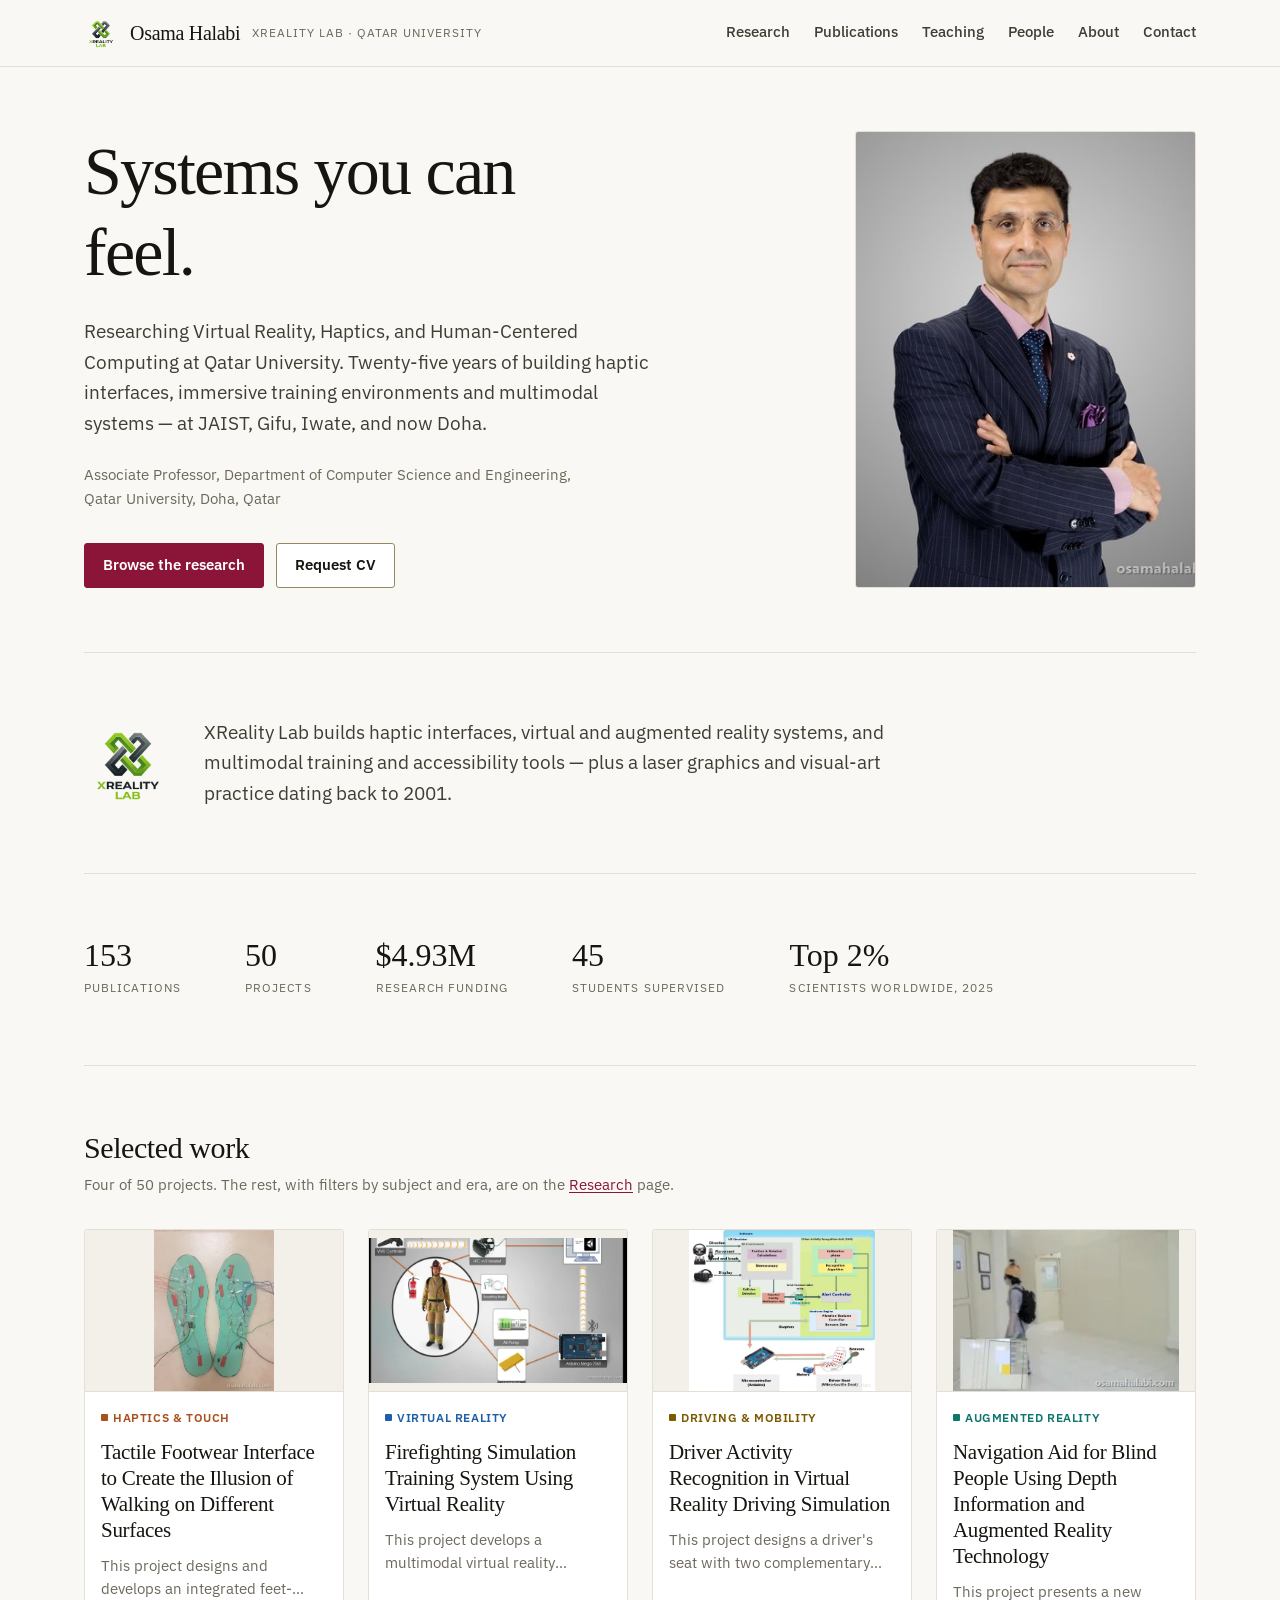
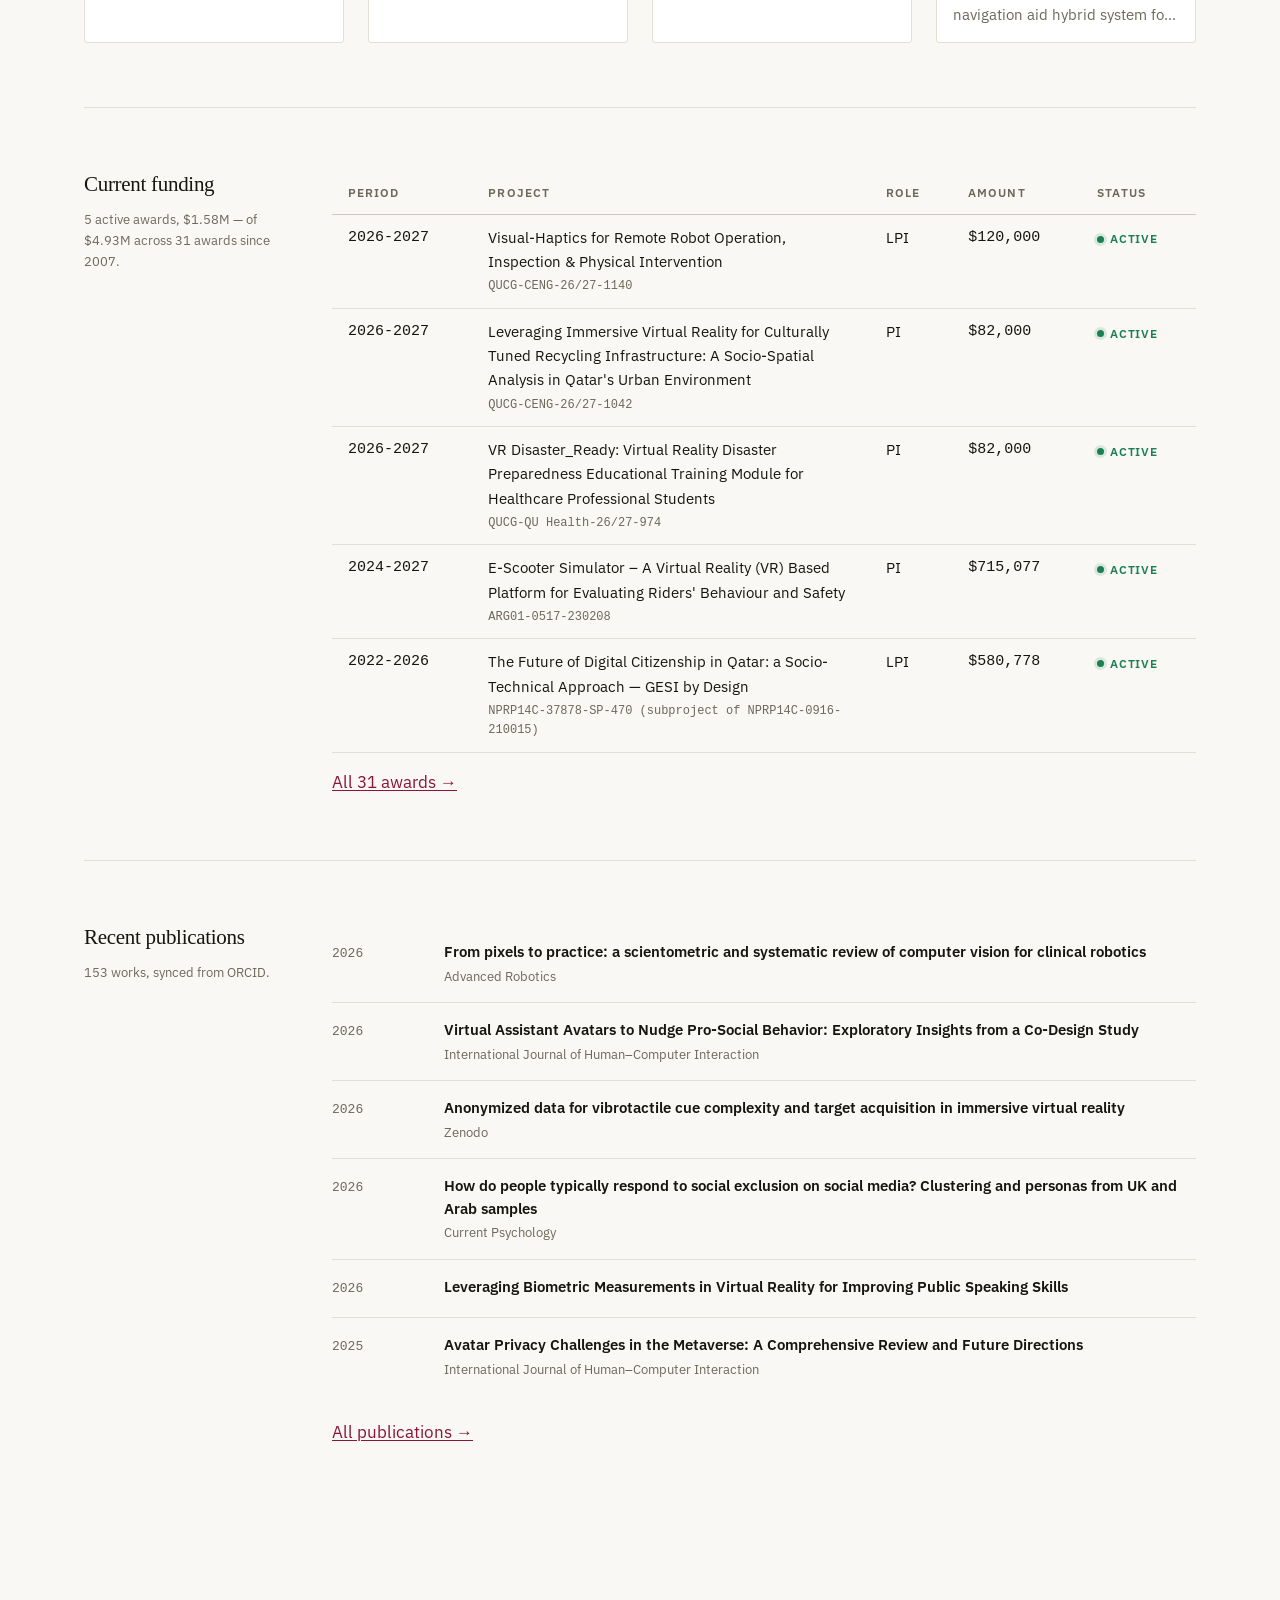
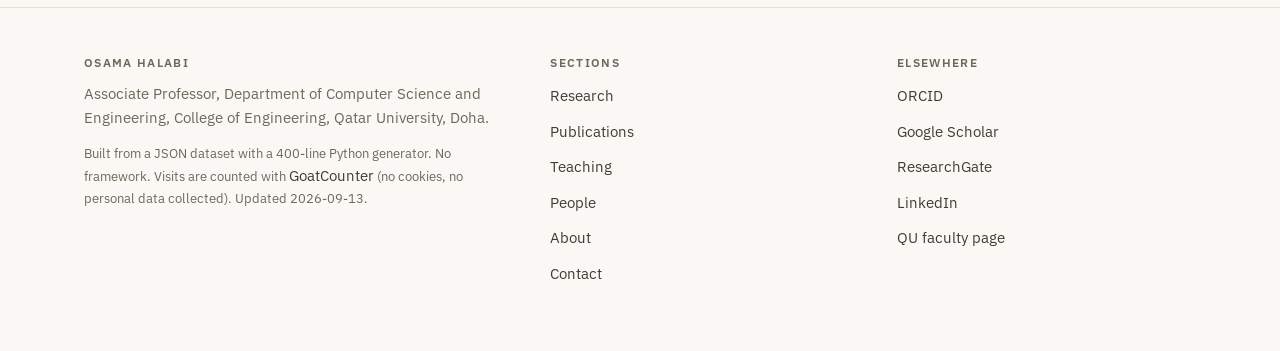
==== commit f3fad359: "Add GoatCounter analytics and run a full SEO verification pass - foot() now renders the user's GoatC" ====
--- a/index.html
+++ b/index.html
@@ -230,7 +230,8 @@
         College of Engineering, Qatar University, Doha.
       </p>
       <p class="colophon">Built from a JSON dataset with a 400-line Python generator.
-      No framework, no CDN, no tracking. Updated 2026-08-17.</p>
+      No framework. Visits are counted with <a href="https://www.goatcounter.com/">GoatCounter</a>
+      (no cookies, no personal data collected). Updated 2026-09-13.</p>
     </div>
     <div>
       <h3>Sections</h3>
@@ -248,5 +249,6 @@
     </div>
   </div>
 </footer>
+<script data-goatcounter="https://ohalabi.goatcounter.com/count" async src="//gc.zgo.at/count.js"></script>
 </body>
 </html>
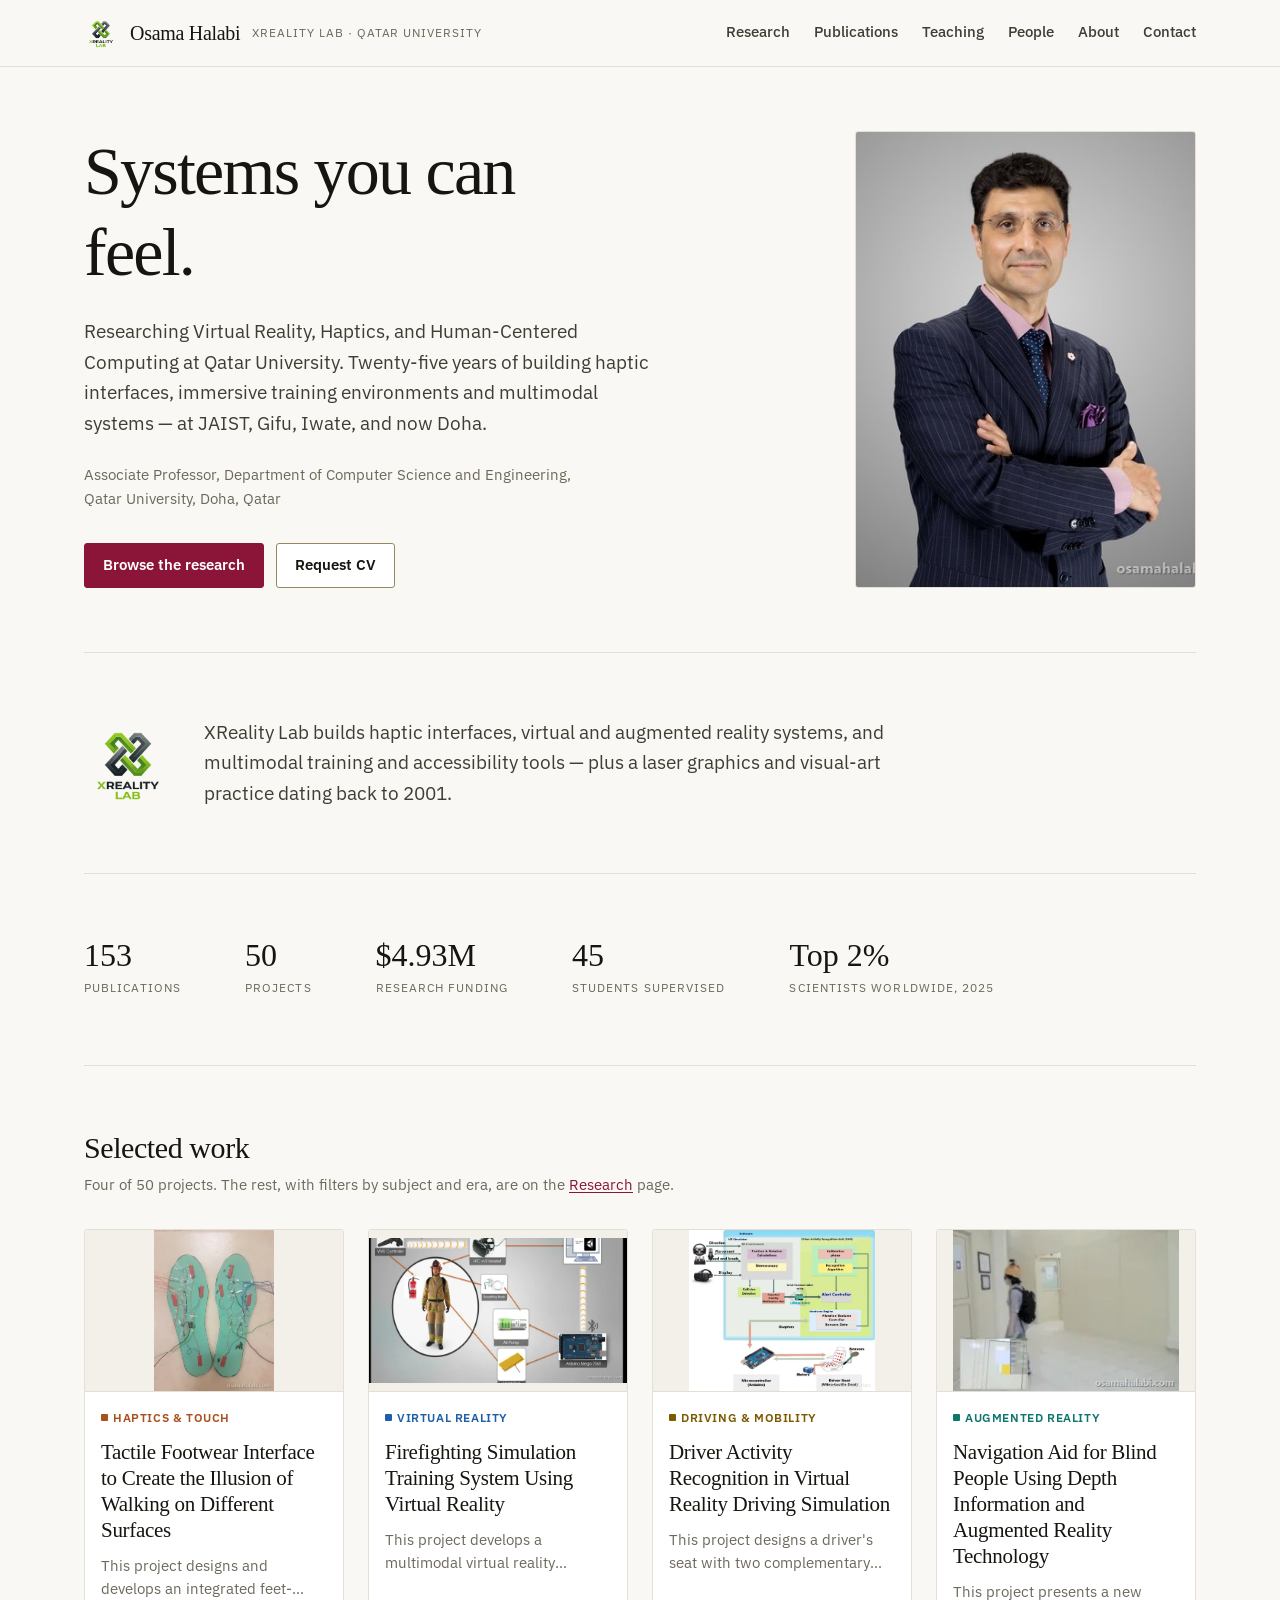
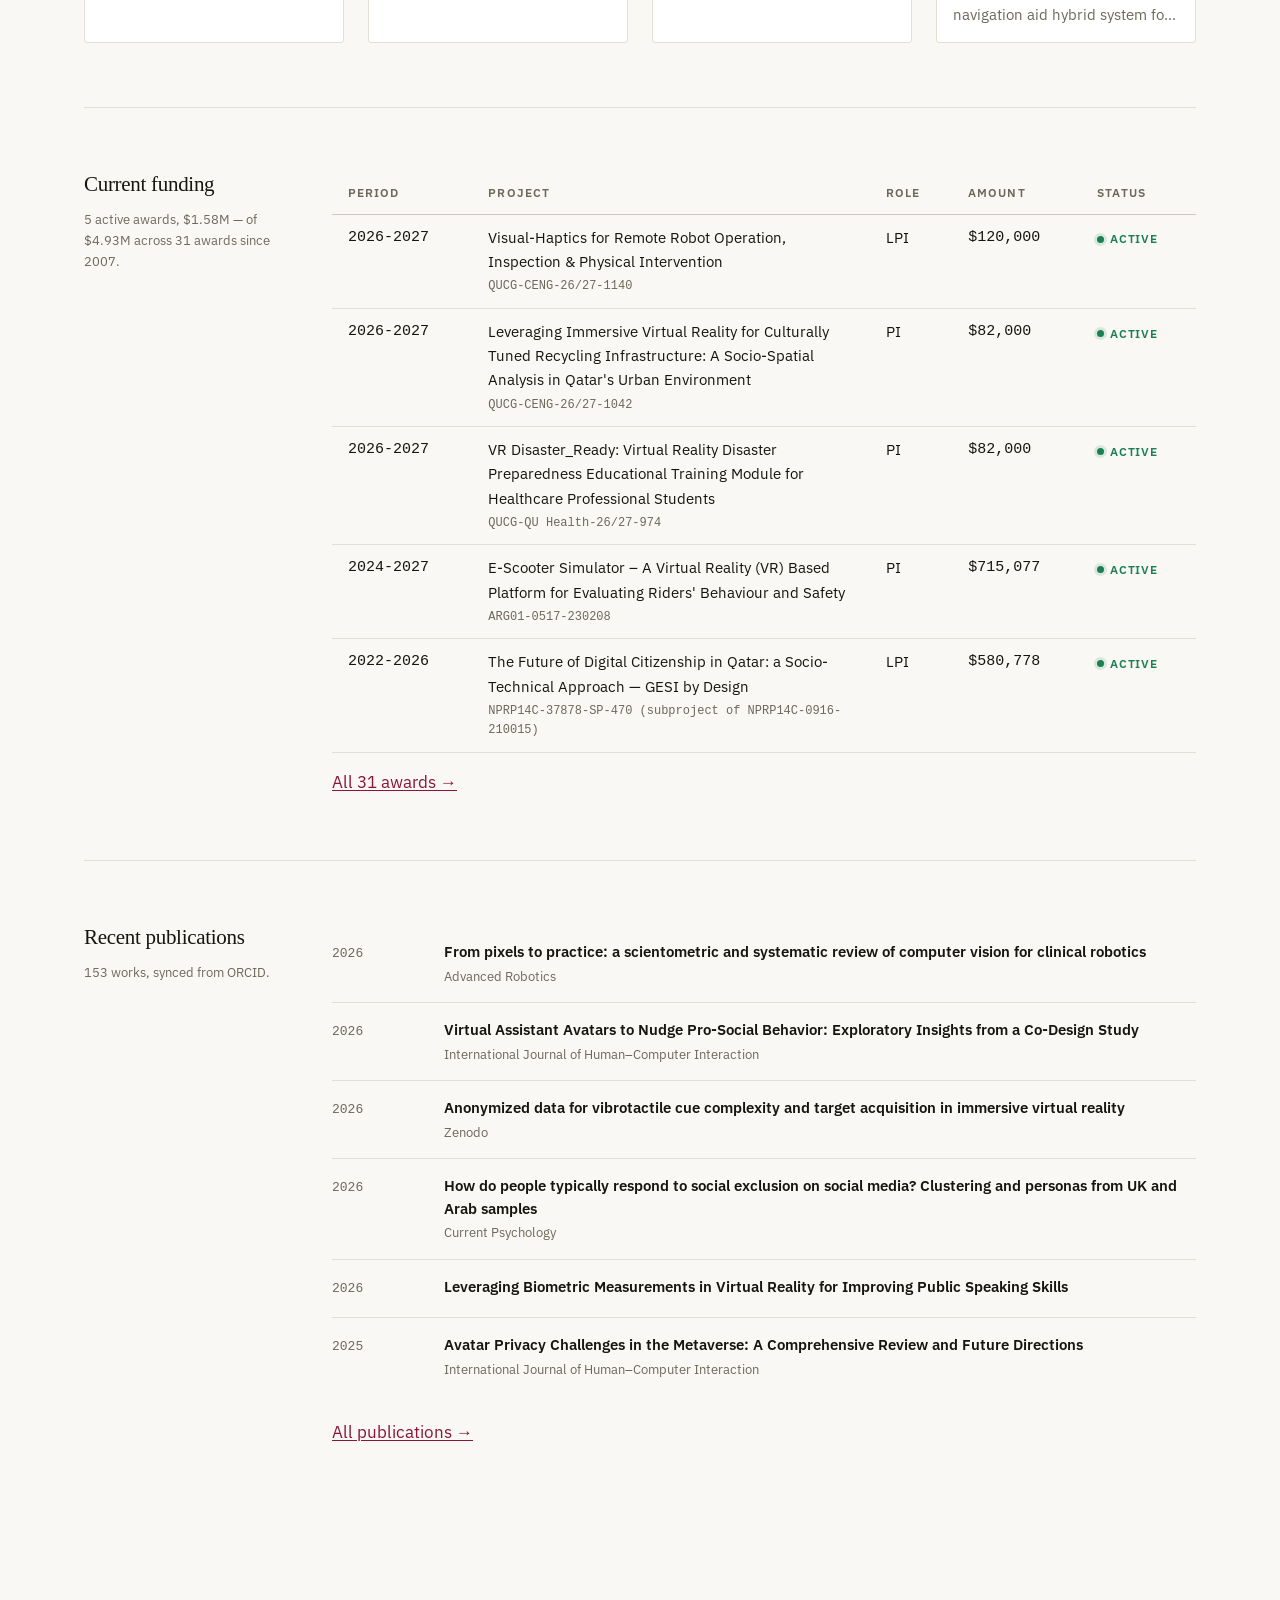
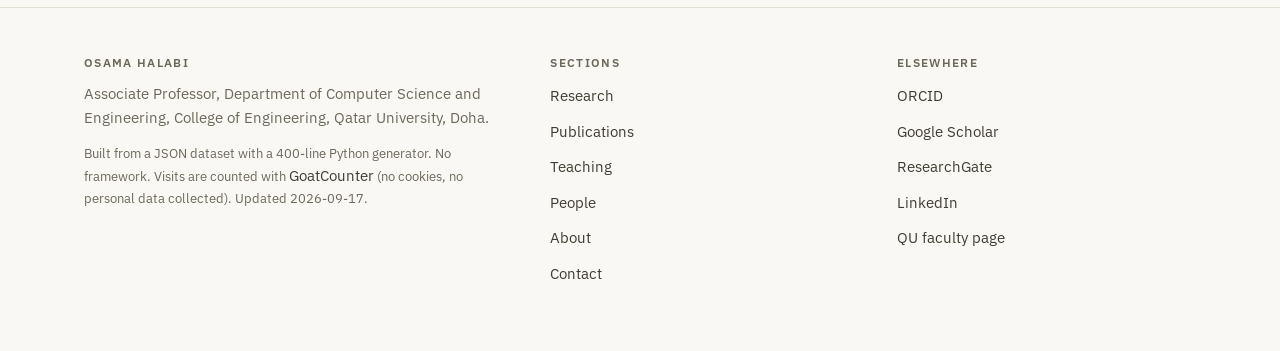
==== commit b7d028f8: "Fix home page canonical URL to consolidate on / instead of /index.html <link rel="canonical"> and og" ====
--- a/index.html
+++ b/index.html
@@ -5,11 +5,11 @@
 <meta name="viewport" content="width=device-width, initial-scale=1">
 <title>Osama Halabi — Virtual Reality, Haptics &amp; Human-Computer Interaction</title>
 <meta name="description" content="Osama Halabi is an Associate Professor at Qatar University working on virtual reality, haptics and multimodal interaction. XReality Lab.">
-<link rel="canonical" href="https://osamahalabi.com/index.html">
+<link rel="canonical" href="https://osamahalabi.com/">
 <meta property="og:type" content="website">
 <meta property="og:title" content="Osama Halabi — Virtual Reality, Haptics &amp; Human-Computer Interaction">
 <meta property="og:description" content="Osama Halabi is an Associate Professor at Qatar University working on virtual reality, haptics and multimodal interaction. XReality Lab.">
-<meta property="og:url" content="https://osamahalabi.com/index.html">
+<meta property="og:url" content="https://osamahalabi.com/">
 <meta property="og:image" content="https://osamahalabi.com/assets/img/headshot/osama-headshot-wide.jpg">
 <meta name="twitter:card" content="summary_large_image">
 <link rel="icon" href="assets/img/favicon-32.png" sizes="32x32">
@@ -231,7 +231,7 @@
       </p>
       <p class="colophon">Built from a JSON dataset with a 400-line Python generator.
       No framework. Visits are counted with <a href="https://www.goatcounter.com/">GoatCounter</a>
-      (no cookies, no personal data collected). Updated 2026-09-13.</p>
+      (no cookies, no personal data collected). Updated 2026-09-17.</p>
     </div>
     <div>
       <h3>Sections</h3>
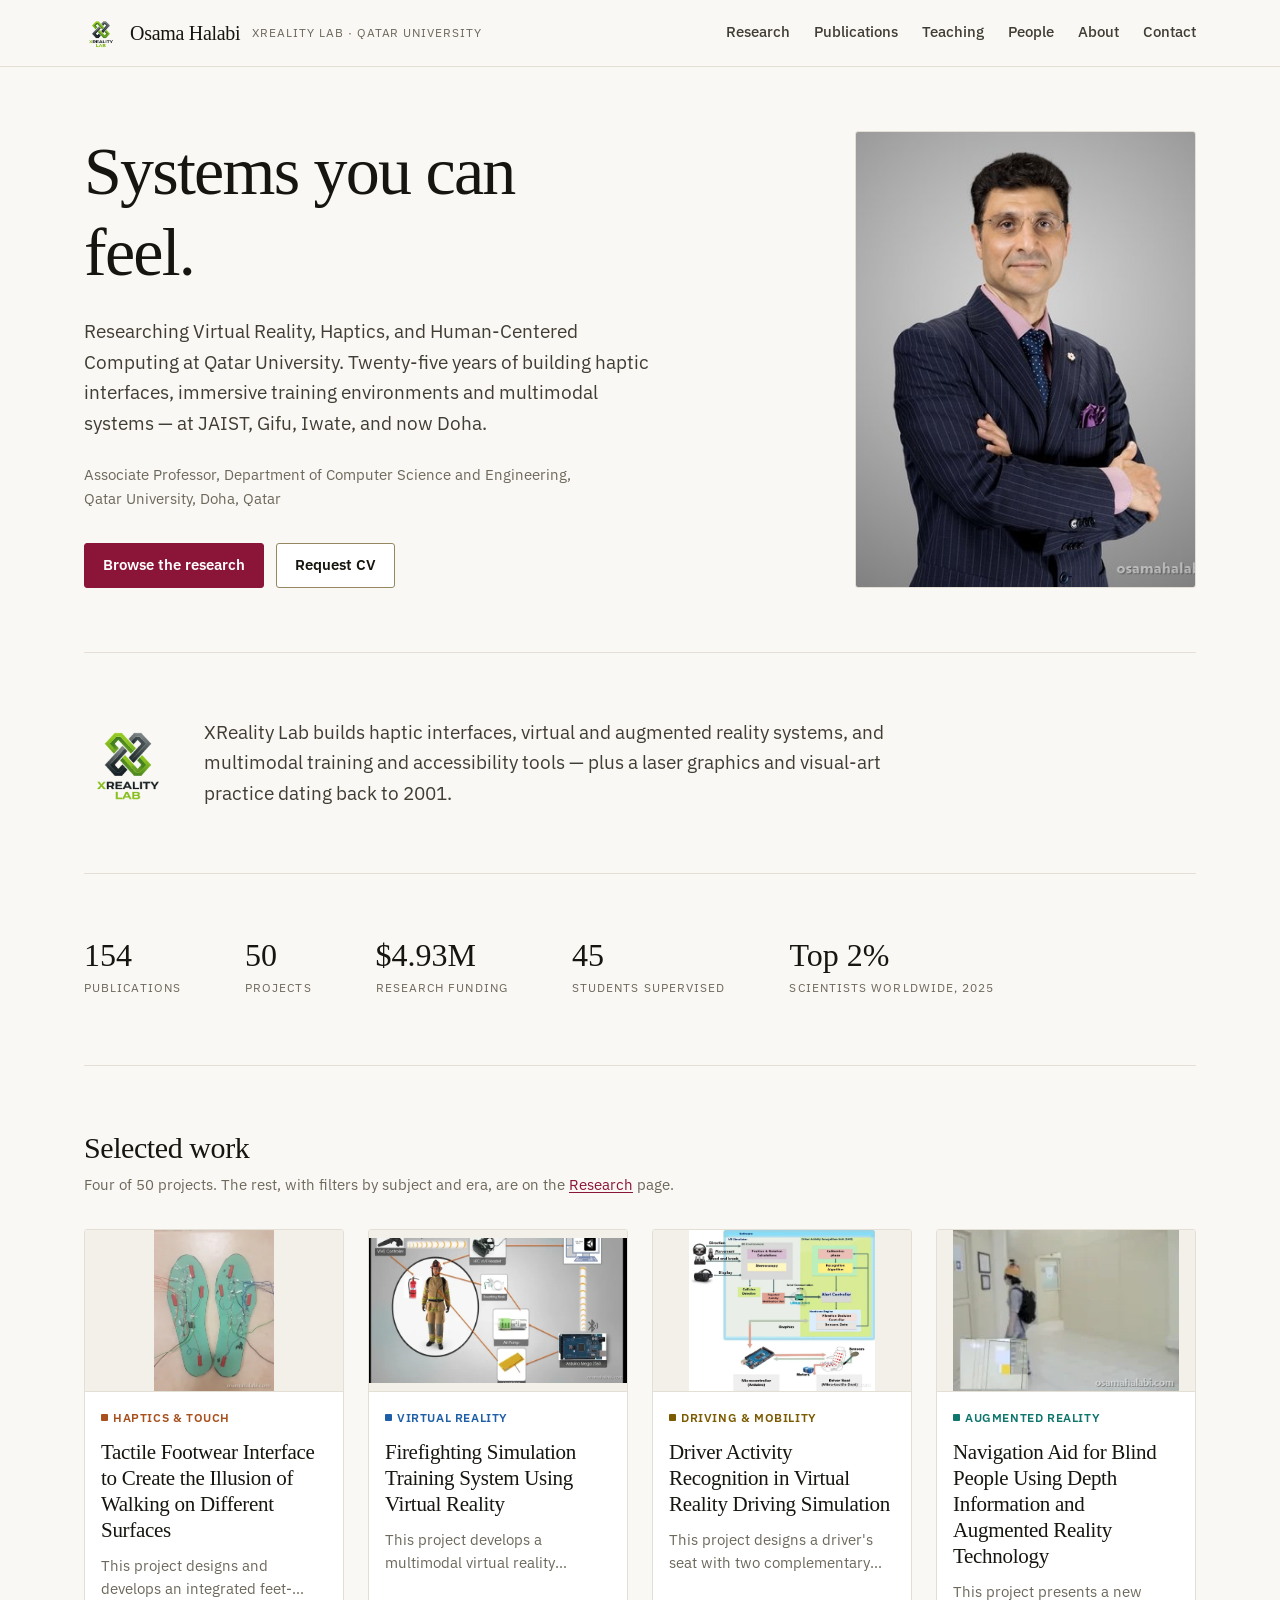
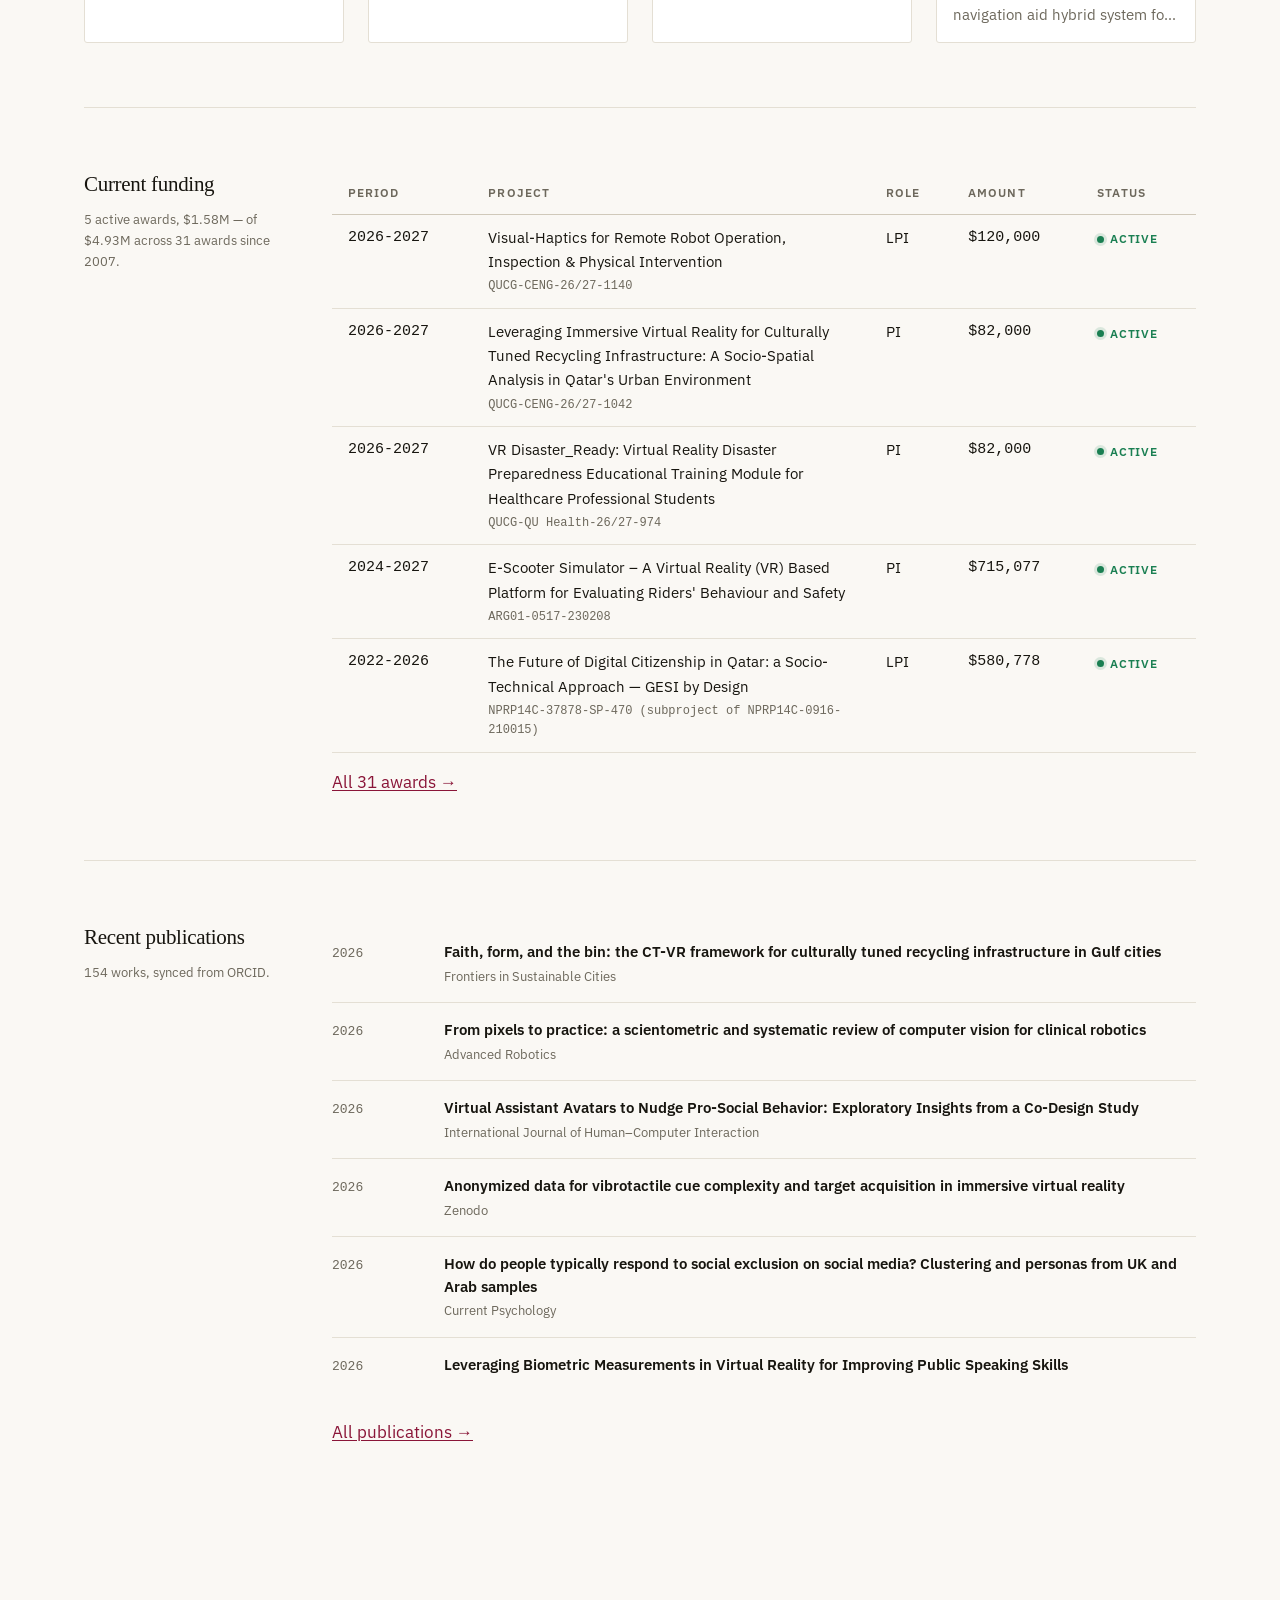
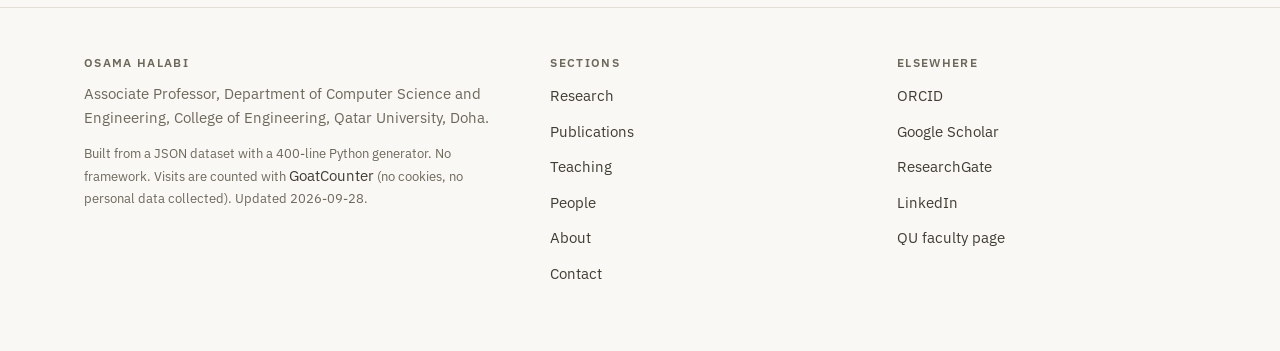
==== commit 4d228ad0: "Sync publications from ORCID" ====
--- a/index.html
+++ b/index.html
@@ -72,7 +72,7 @@
 
   <section class="band">
     <div class="figures">
-      <div class="figure"><b>153</b><span>Publications</span></div>
+      <div class="figure"><b>154</b><span>Publications</span></div>
       <div class="figure"><b>50</b><span>Projects</span></div>
       <div class="figure"><b>$4.93M</b><span>Research funding</span></div>
       <div class="figure"><b>45</b><span>Students supervised</span></div>
@@ -182,12 +182,17 @@
     <div class="railed">
       <div class="rail">
         <h2>Recent publications</h2>
-        <p>153 works, synced from ORCID.</p>
+        <p>154 works, synced from ORCID.</p>
       </div>
       <div>
         <ul class="entries">
       <li class="entry">
         <div class="k">2026</div>
+        <div class="t"><b>Faith, form, and the bin: the CT-VR framework for culturally tuned recycling infrastructure in Gulf cities</b>
+          <span class="m">Frontiers in Sustainable Cities</span></div>
+      </li>
+      <li class="entry">
+        <div class="k">2026</div>
         <div class="t"><b>From pixels to practice: a scientometric and systematic review of computer vision for clinical robotics</b>
           <span class="m">Advanced Robotics</span></div>
       </li>
@@ -210,11 +215,6 @@
         <div class="k">2026</div>
         <div class="t"><b>Leveraging Biometric Measurements in Virtual Reality for Improving Public Speaking Skills</b>
           <span class="m"></span></div>
-      </li>
-      <li class="entry">
-        <div class="k">2025</div>
-        <div class="t"><b>Avatar Privacy Challenges in the Metaverse: A Comprehensive Review and Future Directions</b>
-          <span class="m">International Journal of Human–Computer Interaction</span></div>
       </li></ul>
         <p style="margin-top:var(--s5)"><a href="publications.html">All publications &rarr;</a></p>
       </div>
@@ -231,7 +231,7 @@
       </p>
       <p class="colophon">Built from a JSON dataset with a 400-line Python generator.
       No framework. Visits are counted with <a href="https://www.goatcounter.com/">GoatCounter</a>
-      (no cookies, no personal data collected). Updated 2026-09-17.</p>
+      (no cookies, no personal data collected). Updated 2026-09-28.</p>
     </div>
     <div>
       <h3>Sections</h3>
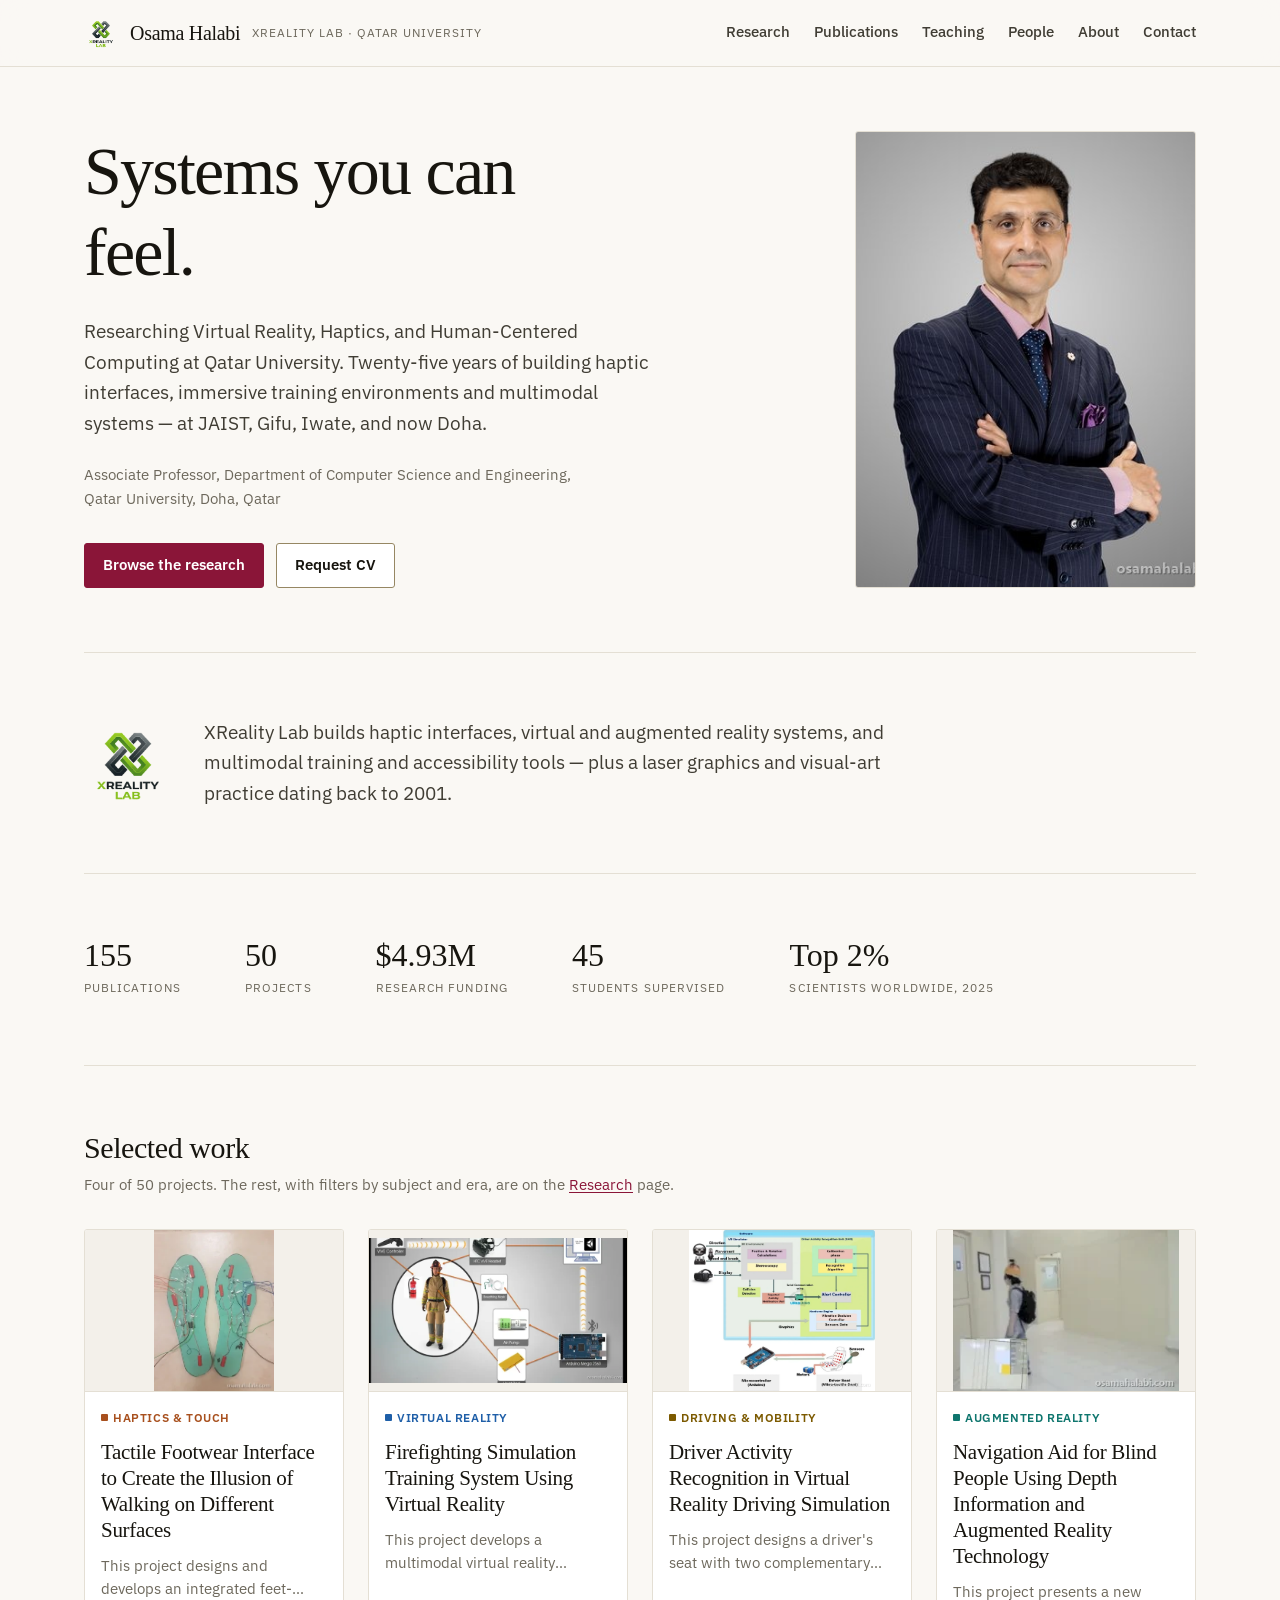
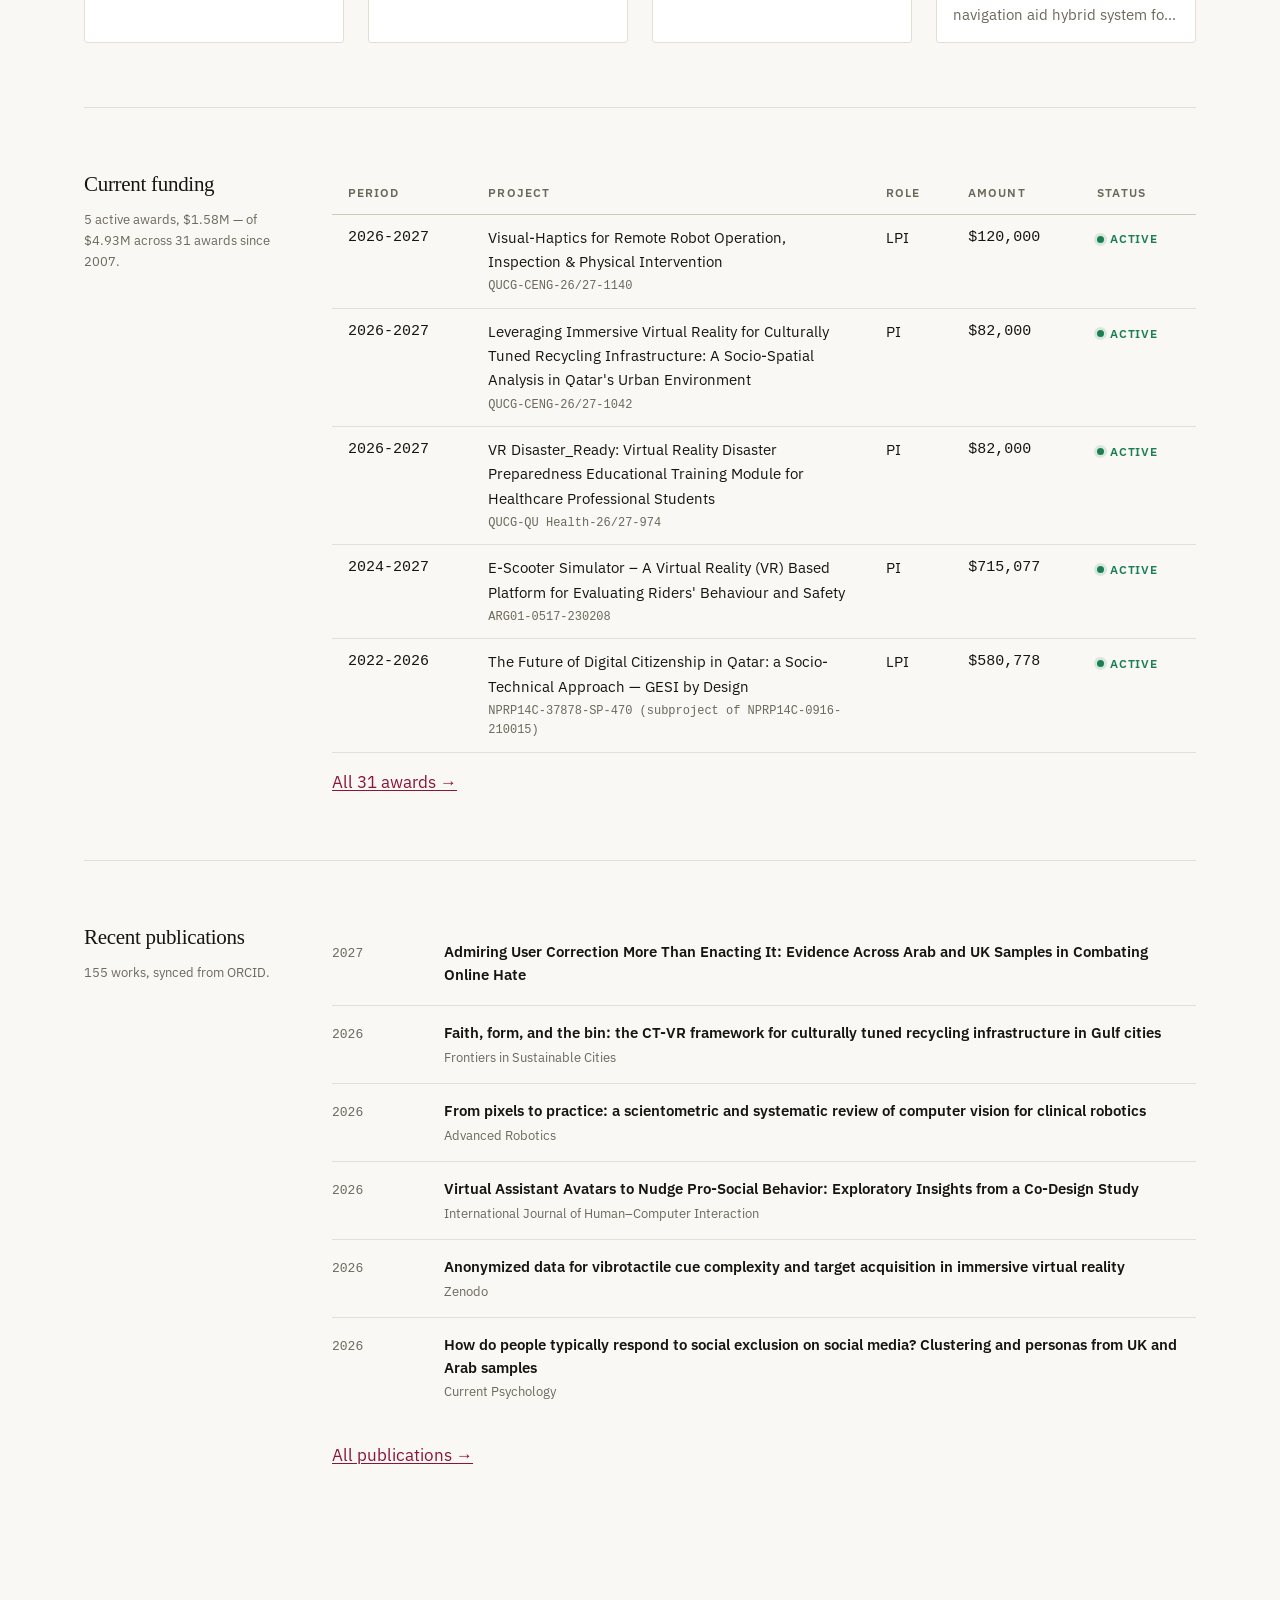
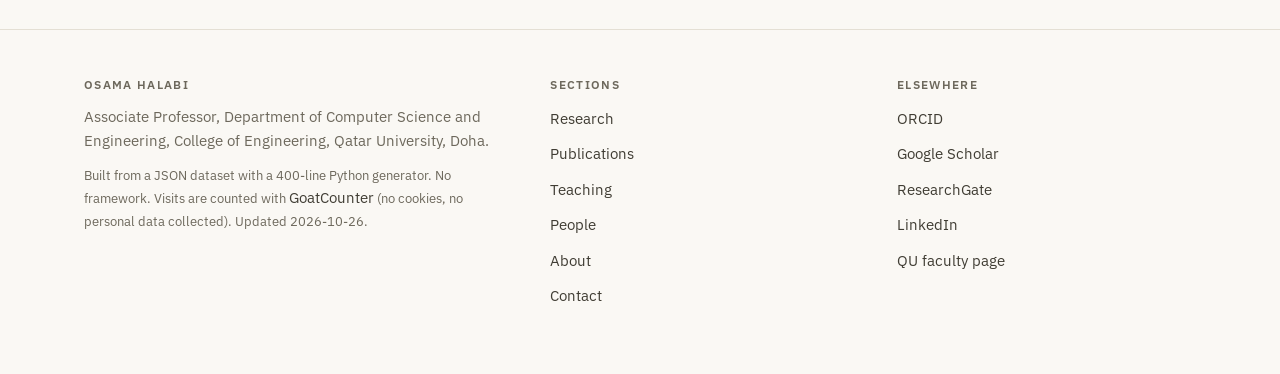
==== commit fe03a1c2: "Sync publications from ORCID" ====
--- a/index.html
+++ b/index.html
@@ -72,7 +72,7 @@
 
   <section class="band">
     <div class="figures">
-      <div class="figure"><b>154</b><span>Publications</span></div>
+      <div class="figure"><b>155</b><span>Publications</span></div>
       <div class="figure"><b>50</b><span>Projects</span></div>
       <div class="figure"><b>$4.93M</b><span>Research funding</span></div>
       <div class="figure"><b>45</b><span>Students supervised</span></div>
@@ -182,11 +182,16 @@
     <div class="railed">
       <div class="rail">
         <h2>Recent publications</h2>
-        <p>154 works, synced from ORCID.</p>
+        <p>155 works, synced from ORCID.</p>
       </div>
       <div>
         <ul class="entries">
       <li class="entry">
+        <div class="k">2027</div>
+        <div class="t"><b>Admiring User Correction More Than Enacting It: Evidence Across Arab and UK Samples in Combating Online Hate</b>
+          <span class="m"></span></div>
+      </li>
+      <li class="entry">
         <div class="k">2026</div>
         <div class="t"><b>Faith, form, and the bin: the CT-VR framework for culturally tuned recycling infrastructure in Gulf cities</b>
           <span class="m">Frontiers in Sustainable Cities</span></div>
@@ -210,11 +215,6 @@
         <div class="k">2026</div>
         <div class="t"><b>How do people typically respond to social exclusion on social media? Clustering and personas from UK and Arab samples</b>
           <span class="m">Current Psychology</span></div>
-      </li>
-      <li class="entry">
-        <div class="k">2026</div>
-        <div class="t"><b>Leveraging Biometric Measurements in Virtual Reality for Improving Public Speaking Skills</b>
-          <span class="m"></span></div>
       </li></ul>
         <p style="margin-top:var(--s5)"><a href="publications.html">All publications &rarr;</a></p>
       </div>
@@ -231,7 +231,7 @@
       </p>
       <p class="colophon">Built from a JSON dataset with a 400-line Python generator.
       No framework. Visits are counted with <a href="https://www.goatcounter.com/">GoatCounter</a>
-      (no cookies, no personal data collected). Updated 2026-09-28.</p>
+      (no cookies, no personal data collected). Updated 2026-10-26.</p>
     </div>
     <div>
       <h3>Sections</h3>
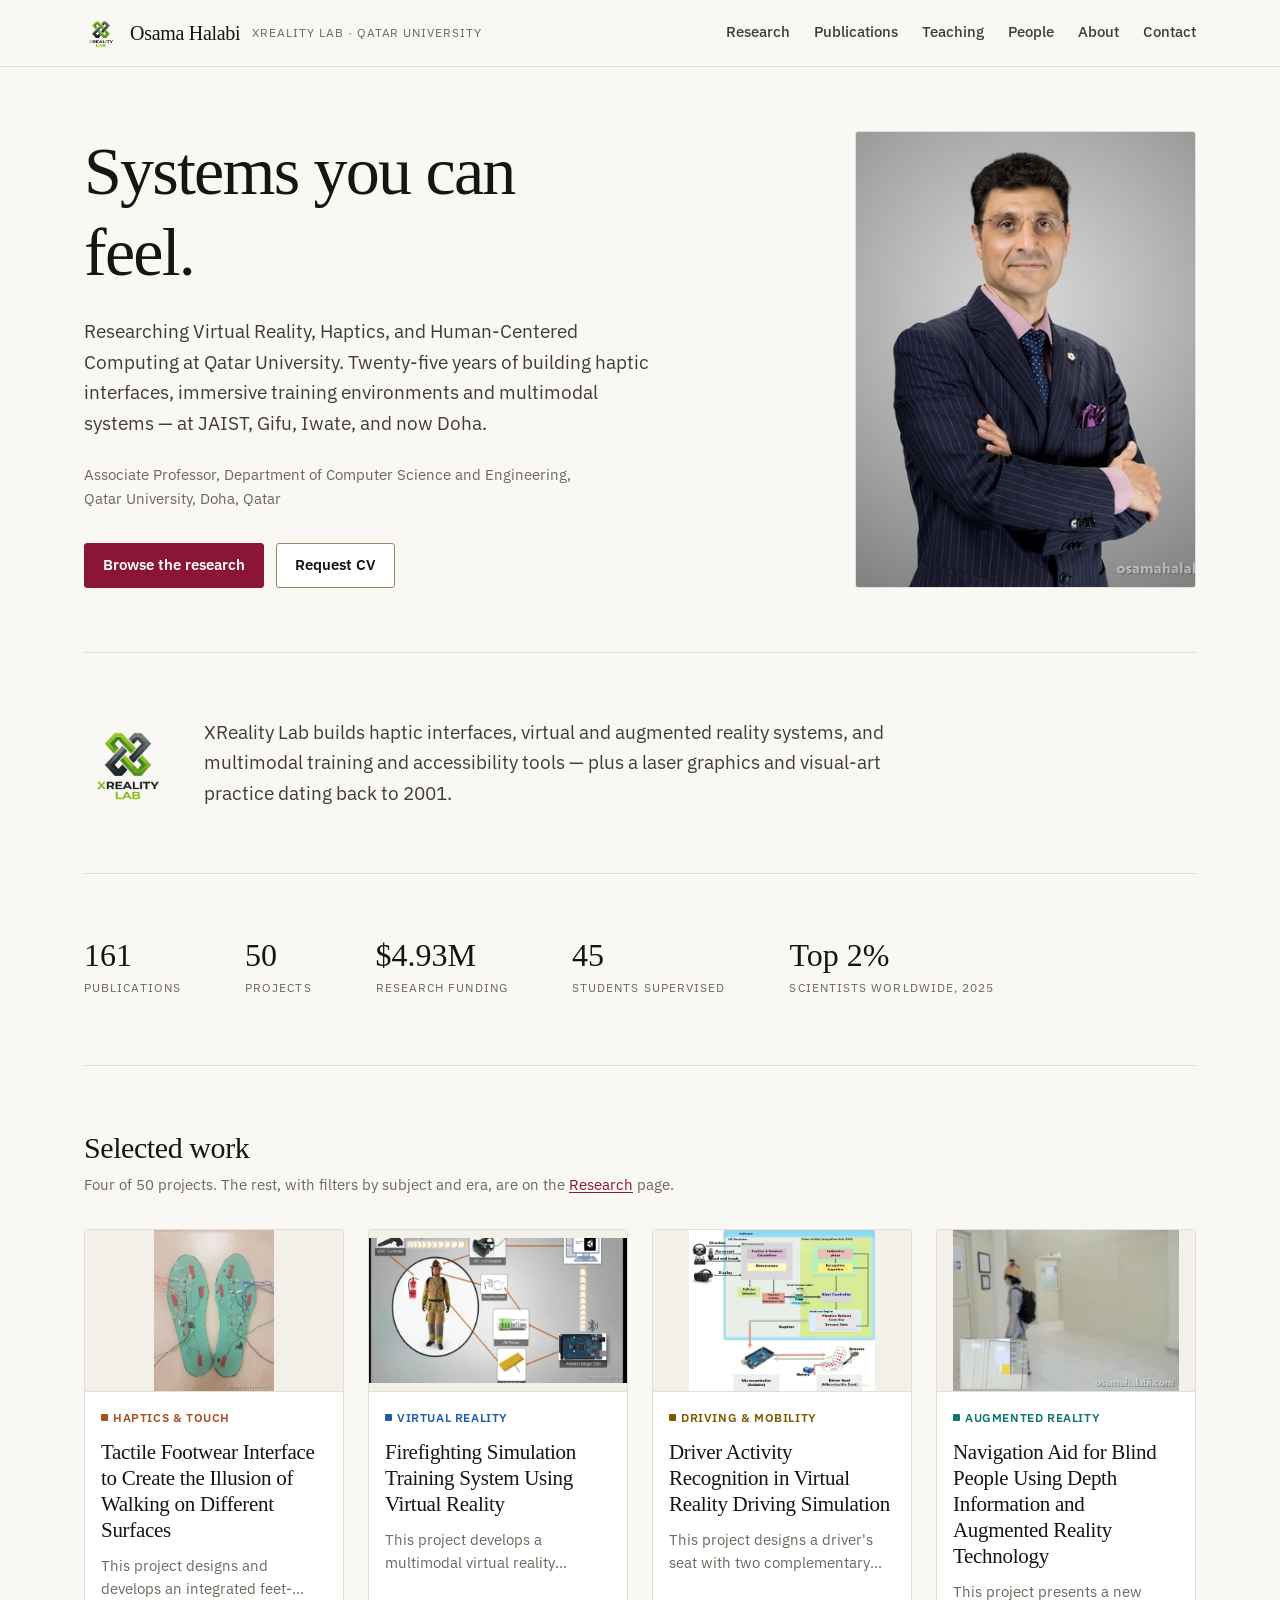
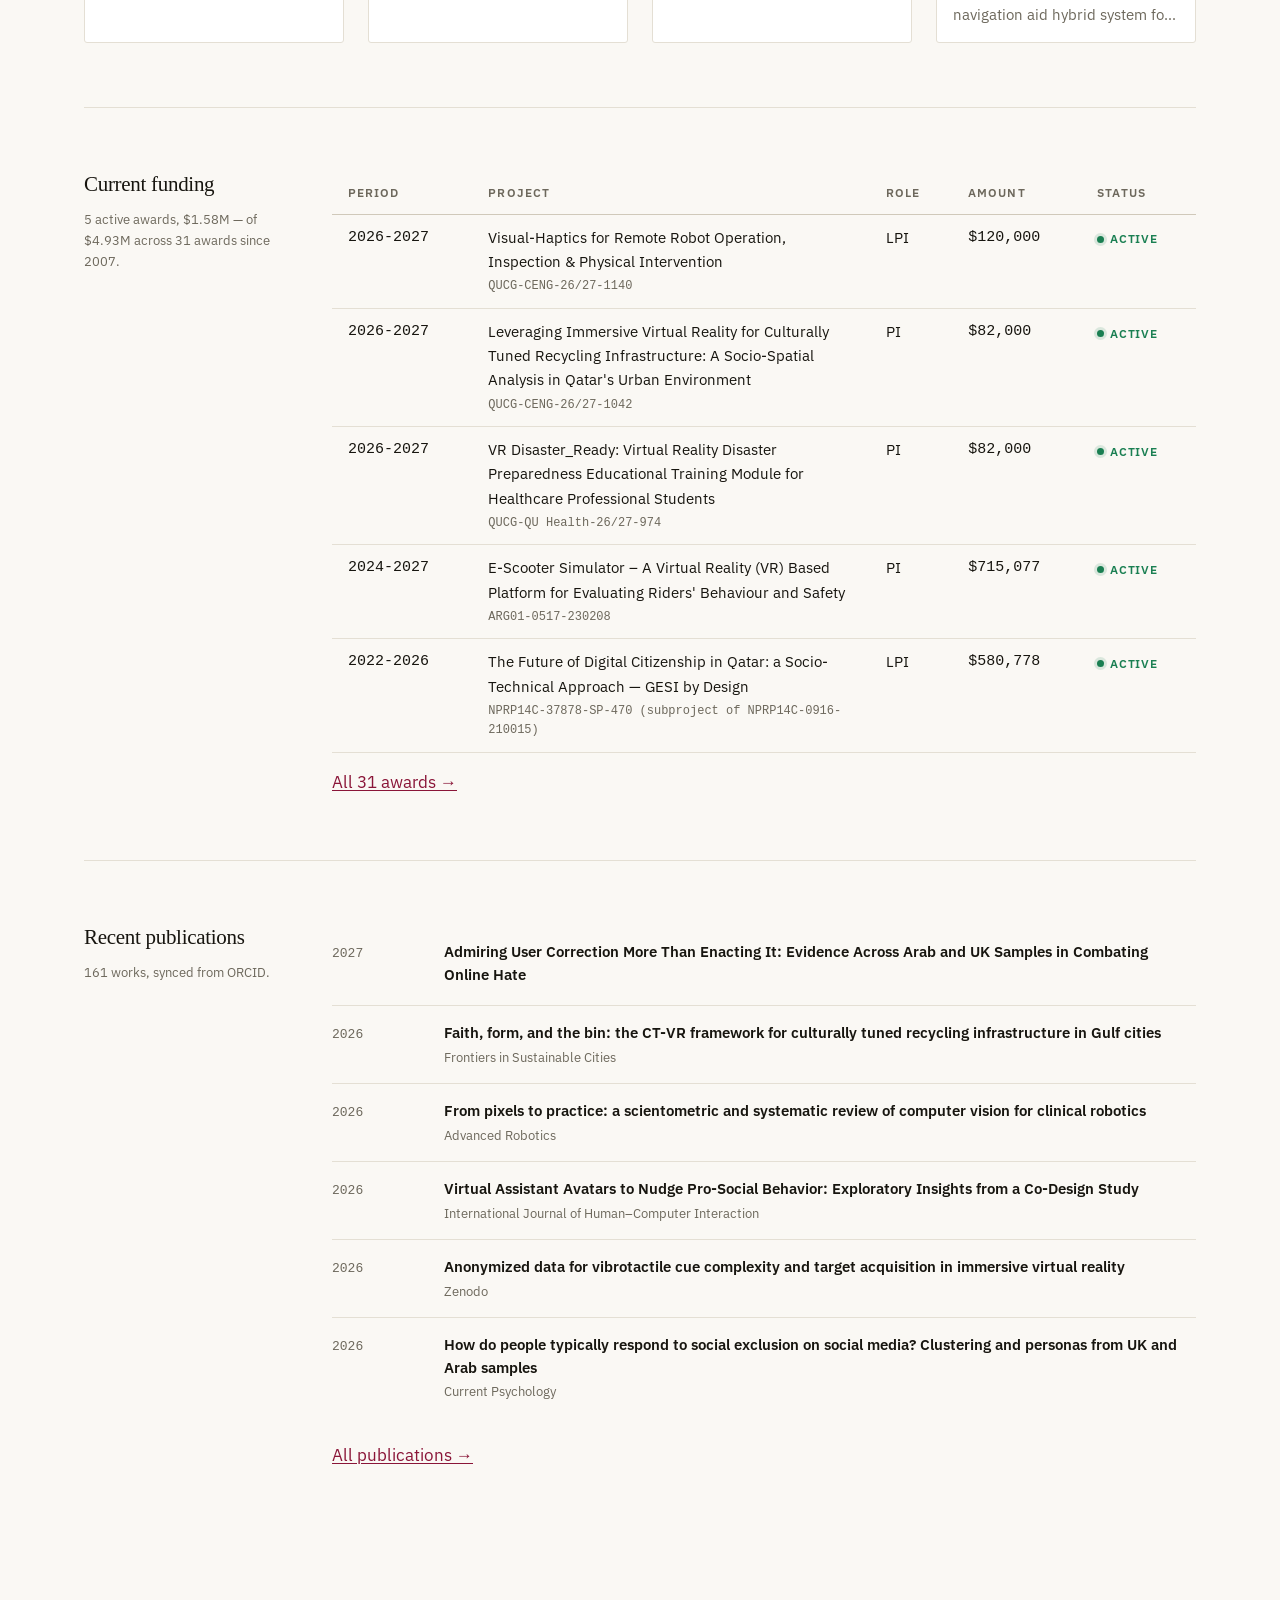
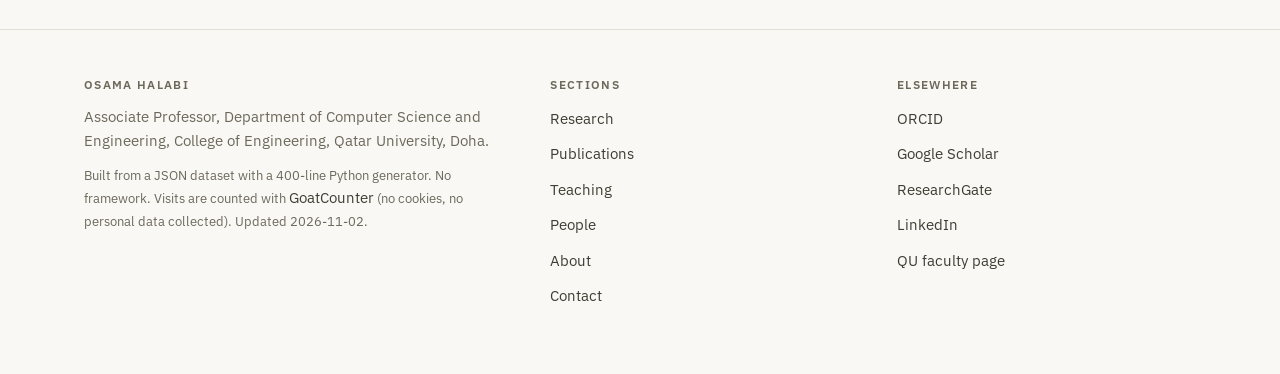
==== commit 3b6ab49a: "Sync publications from ORCID" ====
--- a/index.html
+++ b/index.html
@@ -72,7 +72,7 @@
 
   <section class="band">
     <div class="figures">
-      <div class="figure"><b>155</b><span>Publications</span></div>
+      <div class="figure"><b>161</b><span>Publications</span></div>
       <div class="figure"><b>50</b><span>Projects</span></div>
       <div class="figure"><b>$4.93M</b><span>Research funding</span></div>
       <div class="figure"><b>45</b><span>Students supervised</span></div>
@@ -182,7 +182,7 @@
     <div class="railed">
       <div class="rail">
         <h2>Recent publications</h2>
-        <p>155 works, synced from ORCID.</p>
+        <p>161 works, synced from ORCID.</p>
       </div>
       <div>
         <ul class="entries">
@@ -231,7 +231,7 @@
       </p>
       <p class="colophon">Built from a JSON dataset with a 400-line Python generator.
       No framework. Visits are counted with <a href="https://www.goatcounter.com/">GoatCounter</a>
-      (no cookies, no personal data collected). Updated 2026-10-26.</p>
+      (no cookies, no personal data collected). Updated 2026-11-02.</p>
     </div>
     <div>
       <h3>Sections</h3>
